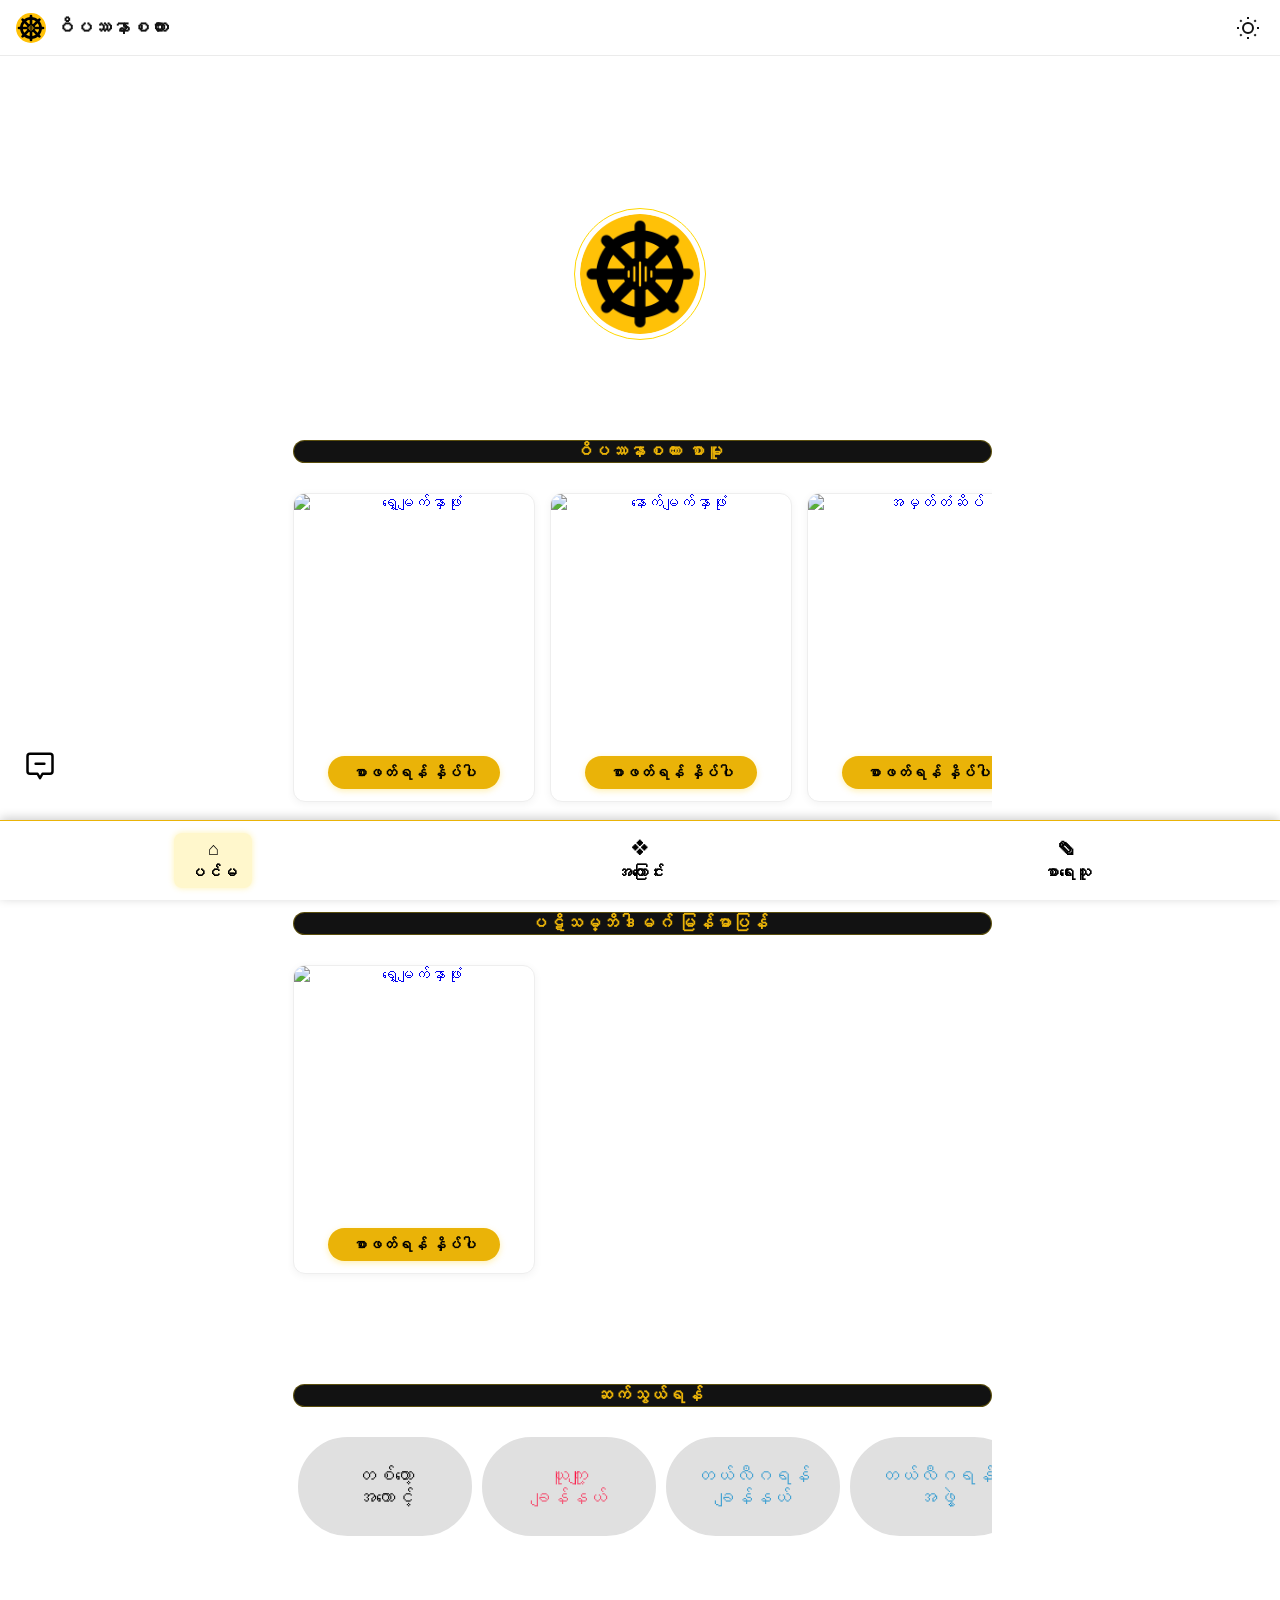
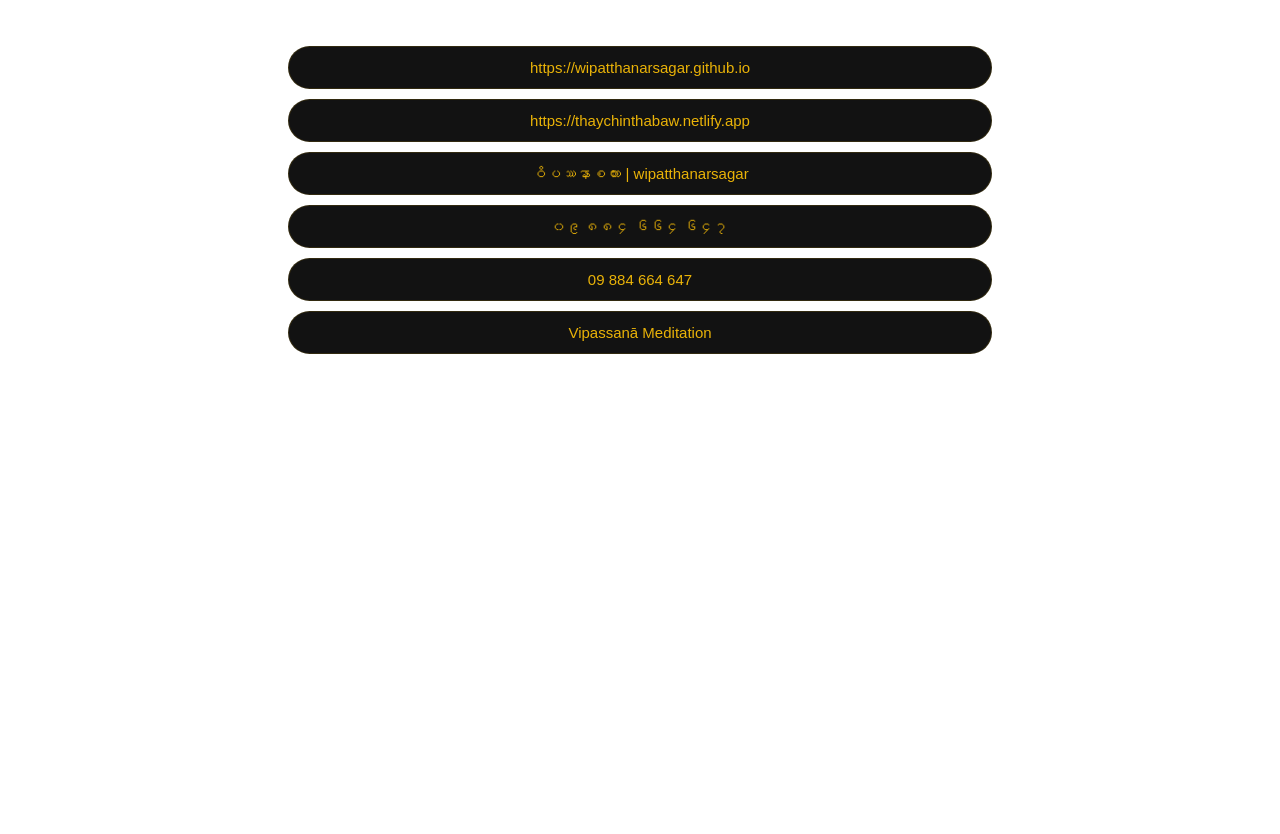
==== index.html @ 1a1cc662 "Update index.html" ====
<!DOCTYPE html>  

<html lang="my">    
<head>   
  
  <meta charset="UTF-8">    
  <meta name="viewport" content="width=device-width, initial-scale=1.0">    
  <title>ဝိပဿနာစကား | wipatthanarsagar</title>

  <meta name="description" content="ဝိပဿနာစကား, wipatthanarsagar, ဝိပဿနာအခြေခံ, ဝိပဿနာတရားရှုမှတ်ခြင်း | Vipassanā Meditation">
  <meta name="keywords" content="ဝိပဿနာစကား, wipatthanarsagar, ဝိပဿနာအခြေခံ, ဝိပဿနာ, ဝိပဿနာတရားရှုမှတ်နည်း, ဝိပဿနာတရားရှုမှတ်နည်းစာအုပ်, တရားရှုမှတ်, online တရားစခန်း, online တရား, တရားတော်များ, ဗုဒ္ဓဘာသာ, dhamma, ဝိပဿနာ, vipassanā, တရား, ဓမ္မ, ဗုဒ္ဓ, ဗုဒ္ဓဘာသာ, တရားထိုင်, နိဗ္ဗာန်, ဒုက္ခသစ္စာ, သမုဒယသစ္စာ, နိရောဓသစ္စာ, မဂ္ဂသစ္စာ, အနိစ္စ, ဒုက္ခ, အနတ္တ, သတိ, ပဋိသမ္ဘိဒါ, patisambidar, mindfulness, buddhist, buddha, buddhism, research, practice, meditation, nirvana, anicca, dukkha, anattā, myanmar, myanmar country">

<meta property="og:title" content="ဝိပဿနာစကား">
<meta property="og:url" content="https://wipatthanarsagar.github.io/">
<meta property="og:description" content="ဝိပဿနာ လေ့လာမှုနှင့် တရားတော်များ စုစည်းမှု">
<meta property="og:type" content="website">

  <link rel="stylesheet" type="text/css" href="style.css">    
  <link rel="stylesheet" href="darkmode.css">    
<link
rel="manifest"
href="manifest.json"
>
<link rel="apple-touch-icon" href="https://wipatthanarsagar.github.io/wipatthanarsagarlogo1.webp">

<link rel="canonical" href="https://wipatthanarsagar.github.io/">

  
  <script defer src="darkmode.js"></script>   
  <link rel="icon" type="image/webp" href="https://wipatthanarsagar.github.io/wipatthanarsagarlogo1.webp">
  <link rel="apple-touch-icon" href="https://wipatthanarsagar.github.io/wipatthanarsagarlogo1.webp">
  <link rel="shortcut icon" sizes="192x192" href="https://wipatthanarsagar.github.io/wipatthanarsagarlogo1.webp">
  <link rel="shortcut icon" sizes="512x512" href="https://wipatthanarsagar.github.io/wipatthanarsagarlogo1.webp">
  <meta property="og:image" content="https://wipatthanarsagar.github.io/wipatthanarsagarlogo1.webp">

</head>    
<body>

  <!-- Top App Bar (Binance / Telegram Style) -->
<header class="top-bar">
  <div class="top-bar-left">
    <!-- Binance/Telegram လိုဂို သို့မဟုတ် စာသားထည့်ရန် -->
    <div class="brand-logo">
      <img class="logo-icon" type="image" src="8rule.svg" alt="logo.svg"> <!-- သို့မဟုတ် <img src="logo.png"> -->
      <span class="brand-title">ဝိပဿနာစကား</span>
    </div>
  </div>

  <div class="top-bar-right">
    <!-- Darkmode Toggle ခလုတ်တစ်ခုတည်းသာ ထားရှိခြင်း -->
    <button id="modeToggle"></button>
  </div>
</header>

  <main style="margin-top: 120px; margin-bottom: 400px;">
    <div class="avatar-container">
    <img src="https://wipatthanarsagar.github.io/wipatthanarsagarlogo1.webp" alt="Logo" class="avatar">
</div>

    <div>
    <h2 class="section-title"> ဝိပဿနာစကား စာမူ </h2>
    
    <div class="gallery-list">
        
        <a href="paper.html" class="gallery-item">
            <img src="https://wipatthanarsagar.github.io/bookphoto1.webp" alt="ရှေ့မျက်နှာဖုံး">
            <div class="text"> စာဖတ်ရန် နှိပ်ပါ </div>
        </a>

        <a href="paper.html" class="gallery-item">
            <img src="https://wipatthanarsagar.github.io/bookphoto2.webp" alt="နောက်မျက်နှာဖုံး">
            <div class="text"> စာဖတ်ရန် နှိပ်ပါ </div>
        </a>

        <a href="paper.html" class="gallery-item">
            <img src="https://wipatthanarsagar.github.io/bookphoto3.webp" alt="အမှတ်တံဆိပ်">
            <div class="text"> စာဖတ်ရန် နှိပ်ပါ </div>
        </a>

    </div>
</div>

<div>
    <h2 class="section-title"> ပဋိသမ္ဘိဒါမဂ် မြန်မာပြန် </h2>
    
    <div class="gallery-list">
        
        <a href="pati.html" class="gallery-item">
            <img src="https://wipatthanarsagar.github.io/patibook1.webp" alt="ရှေ့မျက်နှာဖုံး">
            <div class="text"> စာဖတ်ရန် နှိပ်ပါ </div>
        </a>
    </div>
</div>
    
   
<div>
    <h2 class="section-title"> ဆက်သွယ်ရန် </h2>
<div class="scroll-wrapper">

<a href="https://www.tiktok.com/@thaychinthabaw?_r=1&_t=ZS-92xkGhsE0IR" target="_blank" class="app-link tiktok-text">
       တစ်တော့ <br> အကောင့်
    </a>

    <a href="https://youtube.com/@thaychinthabaw?si=3O4XKRvwc4HQ6bDr" target="_blank" class="app-link youtube-text">
       ယူကျူ့ <br> ချန်နယ်
    </a>
  
  
    <a href="https://t.me/wipatthanarsagar" target="_blank" class="app-link">
       တယ်လီဂရန် <br> ချန်နယ်    
    </a>

    <a href="https://t.me/thaychinthabawcommunity" target="_blank" class="app-link">       
        တယ်လီဂရန် <br> အဖွဲ့
    </a>

    <a href="https://t.me/PhyoKyawHtat" target="_blank" class="app-link">
       တယ်လီဂရန် <br> အကောင့်
    </a>

    <a href="https://invite.viber.com/?g2=AQA7PqGPA548LlTqfmPfwzlOOhgOMTw%2BE76FfEJOz7%2B4BS%2Bj%2F9B4OtYtk0mIDYok" target="_blank" class="app-link viber-text">
      ဘိုက်ဘာ <br> ချန်နယ်
    </a>

    <a href="https://invite.viber.com/?g2=AQApd3XSF9rL8lUBCh1acjSKoxJ7R3gBPle%2FU8E6RNfLO0Wj99LapV7dVI3nOnwt" target="_blank" class="app-link viber-text">
       ဘိုက်ဘာ <br> အဖွဲ့
    </a>

    <a href="https://www.facebook.com/share/1GGdiTWtre/" target="_blank" class="app-link facebook-text">
       ဖေ့ဘွတ် <br> ပေ့
    </a>

    <a href="https://www.facebook.com/share/16rVjC1mpj/" target="_blank" class="app-link facebook-text">
       ဖေ့ဘွတ် <br> အကောင့်
    </a>

    <a href="https://m.me/cm/AbbOK4454e5yeuna/?send_source=cm%3Acopy_invite_link" target="_blank" class="app-link facebook-text">
       မက်ဆင်ဂျာ <br> ချန်နယ်
    </a>
    </div></div>

    <div class="info-section">
    <p class="info-box">https://wipatthanarsagar.github.io</p>  
    <p class="info-box">https://thaychinthabaw.netlify.app</p>  
    <p class="info-box"> ဝိပဿနာစကား | wipatthanarsagar</p>  
    <p class="info-box">၀၉ ၈၈၄ ၆၆၄ ၆၄၇</p>    
    <p class="info-box">09 884 664 647</p>    
    <p class="info-box">Vipassanā Meditation</p>
</div>

  </main>

  <a href="https://tally.so/r/WORxyQ" target="_blank" class="fixed-message-btn" aria-label="Send Message">
    <svg viewBox="0 0 24 24" width="30" height="30" fill="none" stroke="currentColor" stroke-width="2" stroke-linecap="round" stroke-linejoin="round">
    <path d="M4 3h16a2 2 0 0 1 2 2v12a2 2 0 0 1-2 2h-6l-2 3.5L10 19H4a2 2 0 0 1-2-2V5a2 2 0 0 1 2-2z"></path>
    <line x1="8.5" y1="11" x2="15.5" y2="11"></line>
  </svg>
  </a>

  <nav class="bottom-nav">  
    <a href="index.html" class="active"><span class="icon">⌂</span><span class="text">ပင်မ</span></a>  
    <a href="about.html"><span class="icon">❖</span><span class="text">အကြောင်း</span></a>  
      <a href="portfolio.html"><span class="icon">✎</span><span class="text">စာရေးသူ</span></a>  
  </nav>

    
<script>
if ('serviceWorker' in navigator) {
window.addEventListener(
'load',
async () => {
try {
await navigator.serviceWorker.register(
'/service-worker.js'
);
console.log(
'Service Worker Registered'
);
} catch (error) {
console.error(
'Service Worker Failed:',
error
);
}
});
}
</script>

</body>      
</html>
---- style.css ----
Body {
  font-family: "Myanmar Text", sans-serif;
  background-color: #ffffff;
  color: #EAB308; /* စာအဝါ */
  margin: 0;
  padding: 0;
}

/* 📝 Main content */
main {
  padding: 5rem 0.5rem 5rem; /* bottom padding = 5rem, category bar အောက် မဖုံးအောင် */
  text-align: center;
}

/* 🌟 Active link style (soft gold) */
.bottom-nav a.active {
  background-color: rgba(255, 215, 0, 0.2); /* အဖျော့ အဝါ */
  box-shadow: 0 0 6px rgba(255, 215, 0, 0.3); /* အဖျော့ shadow */
  text-decoration: none;
}

/* 📚 Bottom Category Bar */
.bottom-nav {
  position: fixed;
  bottom: 0;
  left: 0;
  width: 100%;
  display: flex;
  justify-content: space-around;
  background-color: #222;
  padding: 0.8rem 0; 
  z-index: 5;
}

/* အပေါ်ဆုံးက လိုဂို ပုံအတွက် အစ */
/* Avatar အတွက် လိုအပ်သော CSS */
.avatar-container {
    width: 120px;
    height: 120px;
    margin: 1rem auto;
    border-radius: 50%;
    border: 1px solid #FFD700;
    padding: 5px;
    display: flex;
    justify-content: center;
    align-items: center;
}

.avatar {
    width: 100%;
    height: 100%;
    border-radius: 50%;
    object-fit: cover;
    display: block;
}
/* အပေါ်ဆုံးက လိုဂို ပုံအတွက် အဆုံး */

.bottom-nav a {
  display: flex;            /* vertical layout */
  flex-direction: column;   /* emoji အပေါ်၊ စာ အောက် */
  align-items: center;
  color: #EAB308;
  text-decoration: none;
  font-weight: bold;
  padding: 4px 6px;
  border-radius: 6px;
  transition: background-color 0.3s ease; font-size: 16px;
}
.bottom-nav a:hover { background-color: rgba(255, 215, 0, 0.1); }

.bottom-nav a .icon {
  font-size: 18px;       /* emoji အရွယ်အစား */
  margin-bottom: 4px;    /* emoji နဲ့ စာကြား အကွာအဝေး */
}

/* --- Binance / Telegram Style Top Header Bar --- */
.top-bar {
  position: fixed;
  top: 0;
  left: 0;
  width: 100%;
  height: 56px; /* App Bar Standard Height */
  display: flex;
  justify-content: space-between;
  align-items: center;
  padding: 0 1rem;
  box-sizing: border-box;
  z-index: 9999;
  
  /* Light Mode အခြေခံ အရောင်များ */
  background-color: #ffffff;
  border-bottom: 1px solid rgba(0, 0, 0, 0.08);
  transition: background-color 0.3s ease, border-color 0.3s ease;
}

/* ဘယ်ဘက် Logo နှင့် စာသား အပြင်အဆင် */
.top-bar-left .brand-logo {
  display: flex;
  align-items: center;
  gap: 8px;
}

.brand-title {
  font-size: 1.2rem;
  font-weight: 700;
  color: #121212;
  transition: color 0.3s ease;
}

.logo-icon {
  width: 30px;
  height: 30px;
  display: flex;
  align-items: center;
}

/* ညာဘက် ခလုတ်ထည့်ရန် Container */
.top-bar-right {
  display: flex;
  align-items: center;
  justify-content: center;
}

/* --- Dark Mode ရောက်ပါက Header Bar အရောင်ပြောင်းလဲခြင်း --- */
body.dark-mode .top-bar {
  background-color: #121212;
  border-bottom: 1px solid rgba(255, 255, 255, 0.1);
}

body.dark-mode .brand-title {
  color: #ffffff; /* Dark mode တွင် အဝါရောင် စာသား */
}

/* --- Reading Mode အရောင်ပြောင်းလဲခြင်း --- */
body.reading-mode .top-bar {
  background-color: #f4ecd8;
  border-bottom: 1px solid rgba(67, 52, 34, 0.15);
}

body.reading-mode .brand-title {
  color: #5b4636;
}

/* --- Main Content အပေါ်သို့ မရောက်စေရန် Padding ထည့်ခြင်း --- */
main {
  padding-top: 4.5rem !important; /* Top Bar Height (56px) ထက် အနည်းငယ် ပိုပေးထားခြင်း */
}

/* ဘယ်ဘက်ထောင့်စွန်း ပုံသေ စာပို့ရန် SVG Message ခလုတ် */
.fixed-message-btn {
  position: fixed;
  bottom: 110px;
  left: 15px;
  width: 50px;
  height: 50px;
  color: #000000;
  display: flex;
  align-items: center;
  justify-content: center;
  z-index: 1000;
  text-decoration: none;
}

.fixed-message-btn:hover {
  transform: scale(1.08);
}

body.dark-mode .fixed-message-btn {
  color: #ffffff;
  fill: #ffffff;
}

body.reading-mode .fixed-message-btn {
  color: #5b4636;
  fill: #5b4636;
}


/* စာသားကို Select လုပ်လိုက်တဲ့အခါ ပေါ်မယ့်အရောင် */
::selection {
    background-color: #ffcc00 !important; /* အရှင်ဘုရား ကြိုက်နှစ်သက်သော အဝါရောင် */
    color: #000000 !important;           /* စာလုံးအရောင်ကို အမည်းရောင်ပြောင်းခြင်း */
}

/* Safari browser အတွက်ပါ ထည့်သွင်းခြင်း */
::-moz-selection {
    background-color: #ffcc00 !important;
    color: #000000 !important;
}

/* --- ဓာတ်ပုံဘေးဆွဲ CSS အစ --- */

/* ၂။ ခေါင်းစဉ် အလှပြင်ဆင်ခြင်း */
.section-title {
    font-size: 1.1rem;
    margin: 60px 0 10px 5px;
    padding-left: 12px;
    background-color:#121212; 
    border-radius:20px;
    border: 1px solid rgba(255, 215, 0, 0.3); 
    margin-top: 100px;
    color: #EAB308;
    text-align: center;
}

/* အောက်ဆုံးကြေညာစာအတွက် အစ */
/* 🏢 အချက်အလက်များစုစည်းမှု အပြင်ဘက်ဘောင် */
.info-section {
    margin-top: 100px;
    padding: 0; /* ဘေး Padding ဖျောက်လိုက်မှ ဘေးအပြည့်ကပ်မှာပါ */
    display: flex;
    flex-direction: column;
    gap: 10px; 
    align-items: center; 
    width: 100%; /* ဘောင်တစ်ခုလုံး ၁၀၀% အကျယ်ယူရန် */
}

/* 📦 အချက်အလက်ပြ ကွက်လပ်တစ်ခုချင်းစီ (1000017054.jpg ပုံစံအတိုင်း) */
.info-box {
    background-color: #121212; 
    color: #EAB308;            
    padding: 12px 20px;        
    border-radius: 50px; /* ထောင့်ကို အနည်းငယ်ပဲ ဝိုင်းရန် */
    font-size: 15px;           
    font-weight: 500;          
    width: 100%; /* ဖုန်းမှာရော Desktop မှာပါ ဘေးအပြည့် ဆန့်ထွက်ရန် */
    max-width: 100%; /* အကျယ်ကို ကန့်သတ်မထားဘဲ အပြည့်ပေးလိုက်ခြင်း */
    text-align: center;        
    margin: 0;                 
    box-sizing: border-box; 
    border: 1px solid rgba(234, 179, 8, 0.15); 
}

/* 🖥️ Desktop ပေါ်တွင် ဝဘ်ဆိုက်တစ်ခုလုံး 720px အတိုင်း တသမတ်တည်းဖြစ်အောင် ထိန်းညှိခြင်း */
@media (min-width: 768px) {
    
    /* ၁။ အောက်ခြေ အချက်အလက်ပြကွက်များကိုပါ 720px သို့ ညှိခြင်း */
    .info-section {
        max-width: 720px;
        margin-left: auto;
        margin-right: auto;
    }

    /* ၂။ ပင်မ Content တစ်ခုလုံးကို 720px အကျယ်ဖြင့် ထိန်းခြင်း */
    main {
        max-width: 720px;       /* ကွန်ပျူတာပေါ်တွင် 720px ထက် ပိုမကားရန် */
        margin-left: auto;      /* ဘယ်ဘက် ဘေးအနား ကွက်လပ် ချန်ရန် */
        margin-right: auto;     /* ညာဘက် ဘေးအနား ကွက်လပ် ချန်ရန် */
        box-sizing: border-box; /* padding ကြောင့် ဘောင်ကျော်မထွက်စေရန် */
    }
}

/* အောက်ဆုံးကြေညာစာအတွက် အဆုံး */

/* ၃။ ပုံများကို ဘေးတိုက် Scroll ဆွဲနိုင်အောင် လုပ်ဆောင်ခြင်း (Container) */
.gallery-list {
    display: flex;             /* ပုံများကို ဘေးချင်းကပ်စီရန် */
    overflow-x: auto;          /* ပိုနေသောပုံများကို ဘေးသို့ဆွဲကြည့်ရန် */
    gap: 15px;                 /* ပုံတစ်ပုံနှင့်တစ်ပုံကြား အကွာအဝေး */
    padding: 10px 5px;
    scroll-behavior: smooth;   /* ဆွဲလိုက်ရင် ချောမွေ့စွာသွားရန် */
    margin-top: 20px;          /* အပေါ်က ပုံနဲ့ အကွာအဝေး */
    scrollbar-width: none;     /* Firefox အတွက် */
    -ms-overflow-style: none;  /* IE အတွက် */
    -webkit-overflow-scrolling: touch; /* iPhone မှာ ဆွဲရတာ ချောမွေ့စေရန် */
}

/* Chrome နှင့် Safari ဘောက်ဇာများအတွက် Scroll bar ဖျောက်ရန် */
.gallery-list::-webkit-scrollbar {
    display: none;
}

/* ၄။ ဓာတ်ပုံကတ် တစ်ခုချင်းစီ၏ အရွယ်အစားနှင့် အလှအပ (Link ပါဝင်သည်) */
.gallery-item {
    flex: 0 0 240px;           /* ပုံတစ်ပုံ၏ အကျယ်ကို ၂၄၀ pixel အသေထားရန် */
    background: #ffffff;
    border-radius: 12px;       /* ထောင့်များကို ဝိုင်းရန် */
    overflow: hidden;          /* ပုံများ ဘောင်အပြင်မထွက်ရန် */
    border: 1px solid #eee;
    box-shadow: 0 2px 8px rgba(0,0,0,0.05);
    text-decoration: none; 
    display: flex;
    flex-direction: column;
    transition: 0.3s;
}
.gallery-item:hover { transform: translateY(-5px); box-shadow: 0 5px 15px rgba(0,0,0,0.1); }

/* ၅။ ဓာတ်ပုံများ ဖုန်း Screen ပေါ်တွင် အံကိုက်ဖြစ်အောင် ထိန်းခြင်း */
.gallery-item img {
    width: 100%;               /* ကတ်အကျယ်အတိုင်း ဖြန့်ရန် */
    height: 250px;             /* အမြင့်ကို ၂၅၀ သို့ တိုးထားပါ */
    object-fit: cover;         /* ပုံစံမပျက်ဘဲ အကွက်ထဲ အပြည့်ဖြည့်ရန် */
    object-position: top;      /* အပေါ်ပိုင်း (ဦးခေါင်းပိုင်း) ကို အဓိကပြရန် */
    display: block;
}

/* ၆။ ပုံအောက်မှ စာသားအား ခလုတ်ဒီဇိုင်း ပြောင်းလဲခြင်း */
.gallery-item .text {
    margin: 12px auto;         /* အပေါ်အောက် အကွာအဝေးထားပြီး ခလုတ်ကို အလယ်ဗဟိုပို့ရန် */
    padding: 8px 24px;         /* စာသားဘေးပတ်ပတ်လည် Background အကျယ် (Padding) */
    font-size: 15px;           /* စာလုံးဆိုဒ် နည်းနည်းကြီးလိုက်ခြင်း */
    font-weight: bold;         /* စာလုံးကို အထူ (Bold) လုပ်ခြင်း */
    text-align: center;
    color: #000000;            /* စာလုံးအရောင်ကို အဖြူရောင်ပြောင်းခြင်း */
    background-color: #EAB308; /* စာသားနောက်ခံ */
    border-radius: 50px;       /* ခလုတ်ထောင့်လေးတွေကို ဝိုင်းဝိုင်းလေး ဖြစ်စေရန် */
    display: inline-block;     /* စာသားအကျယ်အတိုင်းပဲ နောက်ခံအရောင်ယူရန် */
    box-shadow: 0 2px 6px rgba(255, 204, 0, 0.3); /* ခလုတ်လေး ကြွနေသတ်ပုံစံ Shadow ထည့်ခြင်း */
    transition: background-color 0.2s ease;
}
.gallery-item:hover .text { background-color: #d4a017; }

/* --- ဓာတ်ပုံဘေးဆွဲ CSS အဆုံး --- */

/* --- ခလုပ်ဘေးဆွဲ style.css အစ --- */
/* ၁။ ခလုတ်များအားလုံးကို အုပ်ထားသော အပြင်ဘက်ဘောင် (Container) */
.scroll-wrapper {
    display: flex;                   /* ခလုတ်များကို ဘေးတိုက်စီရန် */
    overflow-x: auto;                /* ဘေးတိုက် Scroll ဆွဲနိုင်ရန် */
    white-space: nowrap;             /* ခလုတ်များ အောက်ကြောင်းမဆင်းစေရန် */
    gap: 10px;                       /* ခလုတ်တစ်ခုချင်းစီကြား အကွာအဝေး */
    padding: 10px;                   /* ဘေးပတ်လည် အကွာအဝေး */
    -webkit-overflow-scrolling: touch; /* ဖုန်းတွင် ချောမွေ့စွာ Scroll ဆွဲနိုင်ရန် */
    margin-top: 20px; 
}

/* ၂။ ခလုတ်တစ်ခုချင်းစီ၏ ပုံစံ (Button Style) */
.app-link {
    display: flex;                   /* စာသားကို အလယ်ဗဟို ပို့ရန် */
    align-items: center;             /* စာသားကို အထက်/အောက် ဗဟိုညှိရန် */
    justify-content: center;         /* စာသားကို ဘယ်/ညာ ဗဟိုညှိရန် */
    text-align: center;              /* စာသားကို ဗဟိုချက်ထားရန် */
    width: 150px;                    /* အလျား ၁၅၀ */
    height: 75px;                    /* အနံ ၁၅၀ (စတုရန်းပုံစံ) */
    flex: 0 0 150px;                 /* Scroll ထဲတွင် အရွယ်အစား မပြောင်းလဲရန် */
    background-color: #E0E0E0;       /* နောက်ခံအရောင် */
    color: rgba(0, 136, 204, 0.7);   /* စာသားအရောင် */
    text-decoration: none;           /* လင့်ခ်မျဉ်းတားကို ဖျောက်ရန် */
    font-size: 1.2rem;               /* စာသားအရွယ်အစား */
    border-radius: 75px;             /* ထောင့်ဝိုင်းပုံစံ */
    border: 2px solid #E0E0E0;       /* အနားသတ်ဘောင် */
    white-space: normal;             /* စာသားရှည်လျှင် အောက်ကြောင်းဆင်းရန် */
    padding: 10px;                   /* ခလုတ်အတွင်း စာသားအကွာအဝေး */
    transition: 0.3s;
}
.app-link:hover { background-color: #d1d1d1; border-color: #d1d1d1; transform: scale(1.05); }

/* --- အရောင်အတွက် အပိုင်း အစ --- */
.viber-text {
  color:rgba(115, 96, 242, 0.6) !important;
}

.tiktok-text {
    color: #121212 !important;
}

.youtube-text {
    color:rgba(255, 0, 51, 0.6) !important;
}

.facebook-text {
    color:rgba(24, 119, 242, 0.6) !important;
}
/* --- အရောင်အတွက် အပိုင်း အဆုံး --- */

/* --- ခလုပ်ဘေးဆွဲ style.css အဆုံး --- */

/* နှိပ်လိုက်ရင် အဝါရောင် ပေါ်ရန် အစ */
* {
    -webkit-tap-highlight-color: rgba(255, 204, 0, 0.4) !important;
}

*:focus {
    outline: 2px solid #ffcc00 !important;
    outline-offset: 1px;
}

button:active, a:active {
    background-color: rgba(255, 204, 0, 0.2) !important;
}
/* နှိပ်လိုက်ရင် အဝါရောင် ပေါ်ရန် အဆုံး */
---- darkmode.css ----
/* --- darkmode.css အစ --- */

:root {
  /* White Mode (မူလလက်ရှိအရောင်) */
  --bg-color: #ffffff;
  --text-color:  #EAB308;
  --bottom-nav-bg: #ffffff;
  --nav-text: #000000;
  --accent-gold: #EAB308;
}

/* 📒 Reading Mode Class */
body.reading-mode {
  --bg-color: #f4ecd8; /* မျက်လုံးအေးစေမည့် ဝါညိုရောင် */
  --text-color: #5b4636; /* အညိုရင့်ရောင်စာသား */
  --bottom-nav-bg: #ede4d3;
  --nav-text: #5b4636; /*#8b4513;*/
}

/* 🌙 Dark Mode Class */
body.dark-mode {
  --bg-color: #000000;
  --text-color: #ffffff;
  --bottom-nav-bg: #111111;
  --nav-text: #ffffff;
}

/* တစ်ဆိုဒ်လုံး၏ နောက်ခံနှင့် စာသားအရောင်ကို Variable ဖြင့် ချိတ်ဆက်ခြင်း */
body {
  background-color: var(--bg-color);
  color: var(--text-color);
  transition: background-color 0.4s ease, color 0.4s ease;
  margin: 0;
}

/* Bottom Navigation Bar အပြင်အဆင် */
.bottom-nav {
  position: fixed;
  bottom: 0;
  left: 0;
  right: 0;
  background-color: var(--bottom-nav-bg);
  border-top: 1px solid var(--accent-gold);
  padding: 0.75rem 0;
  display: flex;
  justify-content: space-around;
  box-shadow: 0 -2px 10px rgba(0, 0, 0, 0.2);
  z-index: 1000;
}

.bottom-nav a {
  color: var(--nav-text);
  text-decoration: none;
  font-weight: bold;
  padding: 6px 15px;
  border-radius: 8px;
  transition: all 0.3s ease;
}

/* --- ခလုတ်နေရာ သတ်မှတ်ချက်များ --- */

/* ၁။ index.html အတွက် (ညာဘက်အပေါ်ထောင့်မှာ Fixed ထားခြင်း) */
/* ခလုတ်က main ထဲမှာဖြစ်ဖြစ်၊ body အောက်မှာ တိုက်ရိုက်ဖြစ်ဖြစ် ရှိနေရင် ဒီအတိုင်း ပေါ်ပါမယ် */

/* --- ခလုတ်နေရာ သတ်မှတ်ချက်များ --- */

#modeToggle {
  position: static;
  z-index: 9999;
  cursor: pointer;
  transition: transform 0.2s ease, color 0.3s ease;

  /* 🌟 နောက်ခံ၊ Border နှင့် အဝိုင်းပုံစံများကို ဖျောက်ခြင်း */
  display: inline-flex !important;
  align-items: center;
  justify-content: center;
  width: auto !important;            
  height: auto !important;           
  font-size: 20px !important;
  padding: 4px !important;
  background: transparent !important; /* နောက်ခံ ဖျောက်ခြင်း */
  border: none !important;            /* Border ဖျောက်ခြင်း */
  border-radius: 0 !important;
  box-shadow: none !important;
  color: #121212;                     /* ရိုးရိုး (Light Mode) တွင် Icon အမည်းရောင် */
}

/* 🌟 ခလုတ်ပေါ် Mouse တင်လျှင် Scale သာ အလုပ်လုပ်စေခြင်း */
#modeToggle:hover {
  background: transparent !important;
  transform: scale(1.1);
}


/* 🌙 Dark Mode ရောက်လျှင် Icon အရောင် အဖြူပြောင်းရန် */
body.dark-mode #modeToggle {
  color: #ffffff;
  fill: #ffffff; /* SVG Icon အသုံးပြုထားပါက အရောင်အဖြူပြောင်းရန် */
}

/* 📖 Reading Mode ရောက်လျှင် Icon အရောင် အမည်းပြောင်းရန် */
body.reading-mode #modeToggle {
  color: #5b4636;
  fill: #5b4636; /* SVG Icon အသုံးပြုထားပါက အရောင်အမည်းပြောင်းရန် */
}

/* --- paper.html အတွက် သီးသန့် Dark Mode စာသားအဖြူရောင် --- */

/* .content-area ပါတဲ့ စာမျက်နှာ (paper.html) ရဲ့ Dark Mode မှာသာ အလုပ်လုပ်ပါမယ် */
body.dark-mode .content-area, 
body.dark-mode .book-header h1,
body.dark-mode .book-header p {
  color: #ffffff !important; /* စာသားကို အဖြူရောင် ပြောင်းလဲခြင်း */
}

/* White Mode မှာ စာသားကို အမည်းရောင် ထားချင်ရင် ဒါကိုပါ ထည့်ပါ */
body:not(.dark-mode):not(.reading-mode) .content-area,
body:not(.dark-mode):not(.reading-mode) .book-header h1 {
  color: #000000 !important;
}




/* ၂။ paper.html အတွက်သာ သီးသန့် (အညိုရောင် ပြန်ပြောင်းခြင်း) */
/* .is-paper class ပါသည့် စာမျက်နှာများတွင်သာ အလုပ်လုပ်ပါမည် */
body.reading-mode.is-paper .content-area,
body.reading-mode.is-paper .book-header h1,
body.reading-mode.is-paper .book-header p {
  color: #5b4636 !important; /* အညိုရင့်ရောင် */
}

/* --- darkmode.css အဆုံး --- */
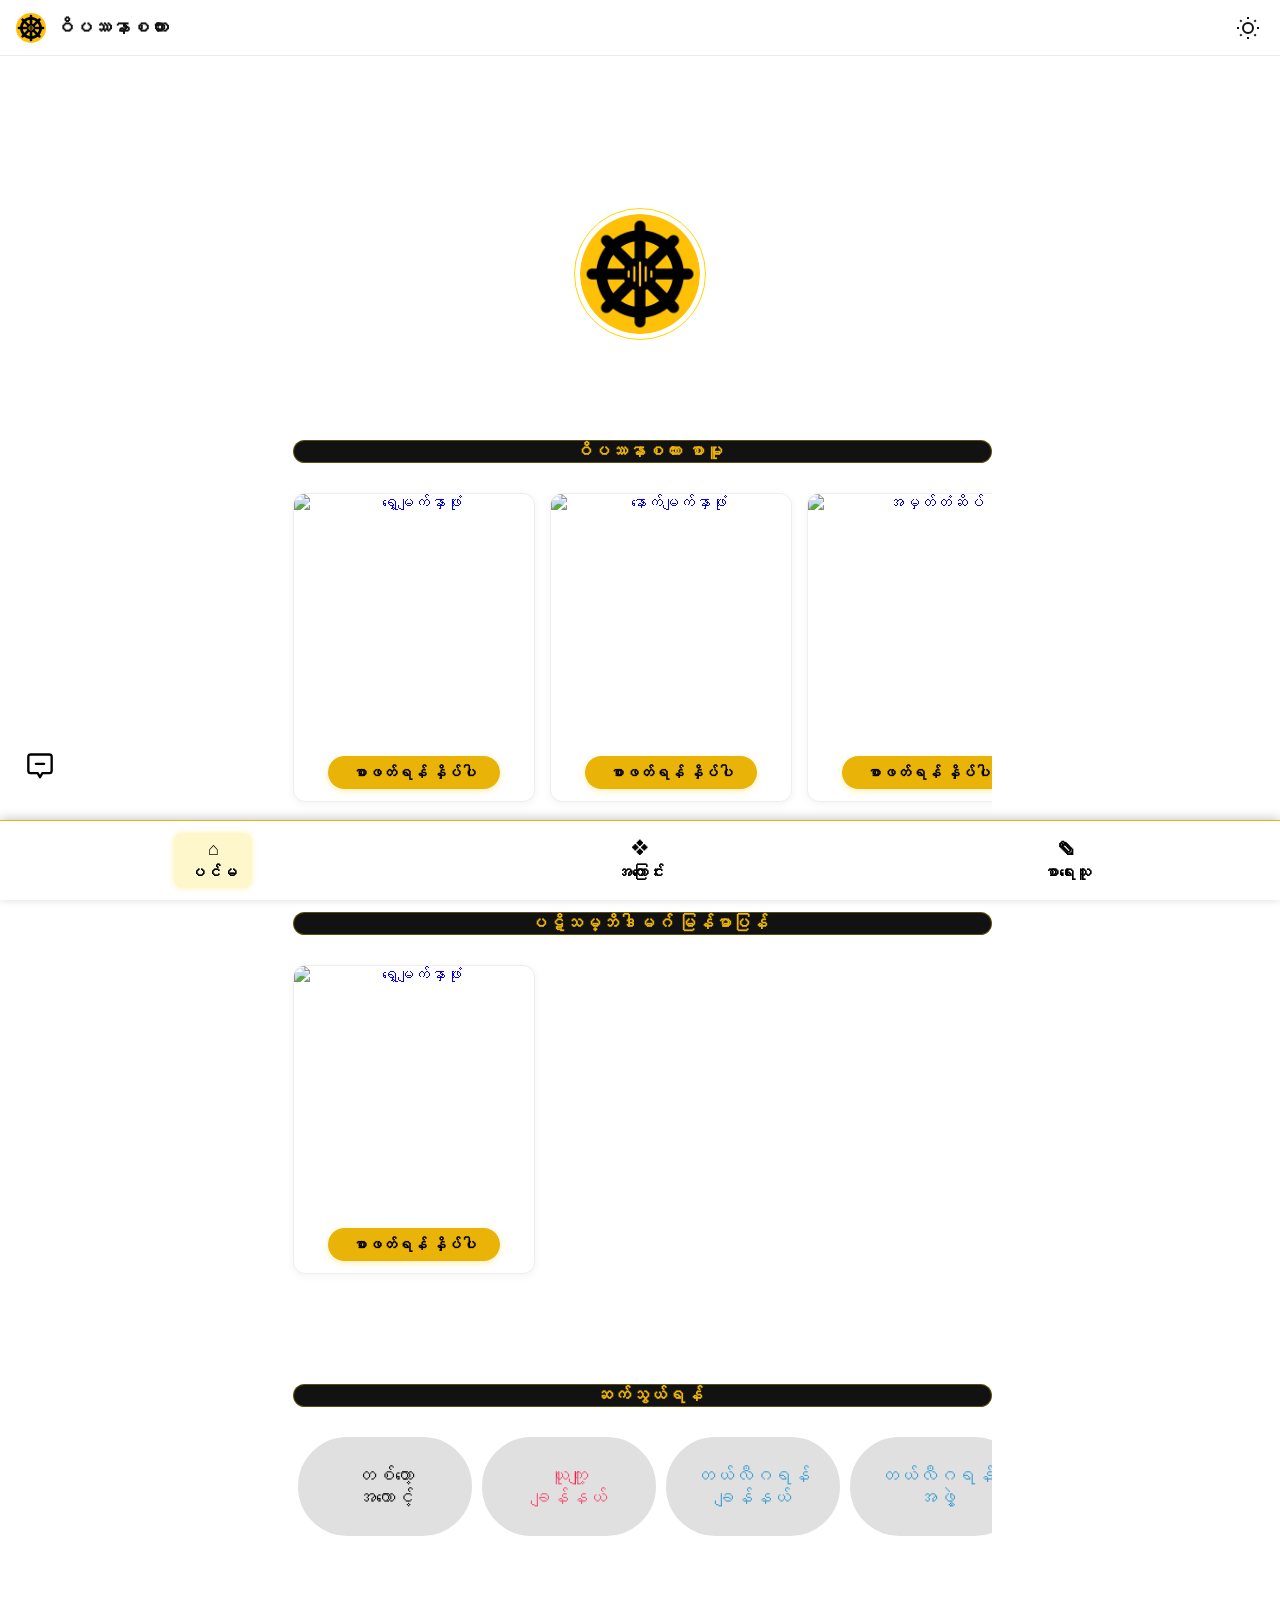
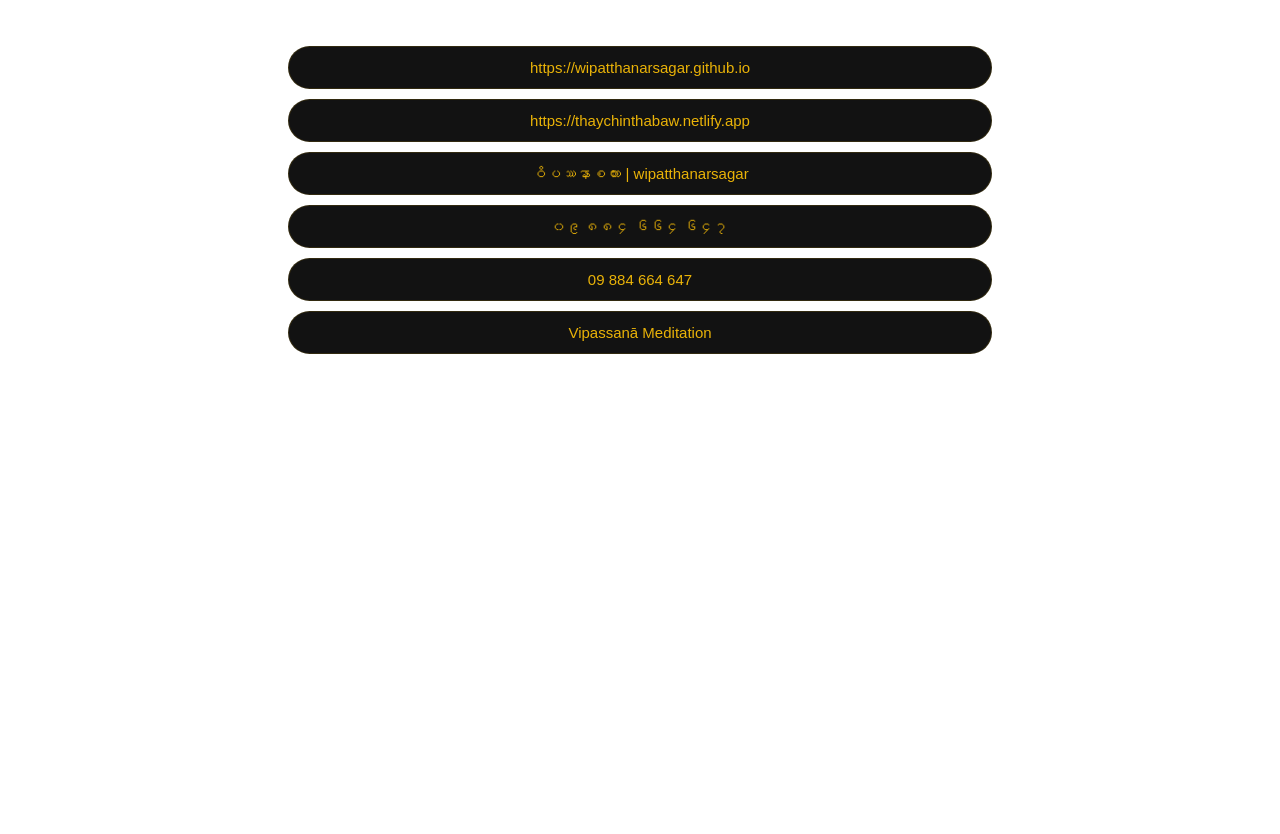
==== commit a554564d: "Update index.html" ====
--- a/index.html
+++ b/index.html
@@ -47,6 +47,13 @@
   </div>
 
   <div class="top-bar-right">
+    <!-- Darkmode Toggle ခလုတ်၏ ဘယ်ဘက်တွင် စာပို့ရန် ခလုတ်ကို ထားရှိခြင်း -->
+    <a href="https://tally.so/r/WORxyQ" target="_blank" class="fixed-message-btn" aria-label="Send Message">
+      <svg viewBox="0 0 24 24" width="28" height="28" fill="none" stroke="currentColor" stroke-width="2" stroke-linecap="round" stroke-linejoin="round">
+        <path d="M4 3h16a2 2 0 0 1 2 2v12a2 2 0 0 1-2 2h-6l-2 3.5L10 19H4a2 2 0 0 1-2-2V5a2 2 0 0 1 2-2z"></path>
+        <line x1="8.5" y1="11" x2="15.5" y2="11"></line>
+      </svg>
+    </a>
     <!-- Darkmode Toggle ခလုတ်တစ်ခုတည်းသာ ထားရှိခြင်း -->
     <button id="modeToggle"></button>
   </div>
@@ -150,13 +157,6 @@
 
   </main>
 
-  <a href="https://tally.so/r/WORxyQ" target="_blank" class="fixed-message-btn" aria-label="Send Message">
-    <svg viewBox="0 0 24 24" width="30" height="30" fill="none" stroke="currentColor" stroke-width="2" stroke-linecap="round" stroke-linejoin="round">
-    <path d="M4 3h16a2 2 0 0 1 2 2v12a2 2 0 0 1-2 2h-6l-2 3.5L10 19H4a2 2 0 0 1-2-2V5a2 2 0 0 1 2-2z"></path>
-    <line x1="8.5" y1="11" x2="15.5" y2="11"></line>
-  </svg>
-  </a>
-
   <nav class="bottom-nav">  
     <a href="index.html" class="active"><span class="icon">⌂</span><span class="text">ပင်မ</span></a>  
     <a href="about.html"><span class="icon">❖</span><span class="text">အကြောင်း</span></a>  
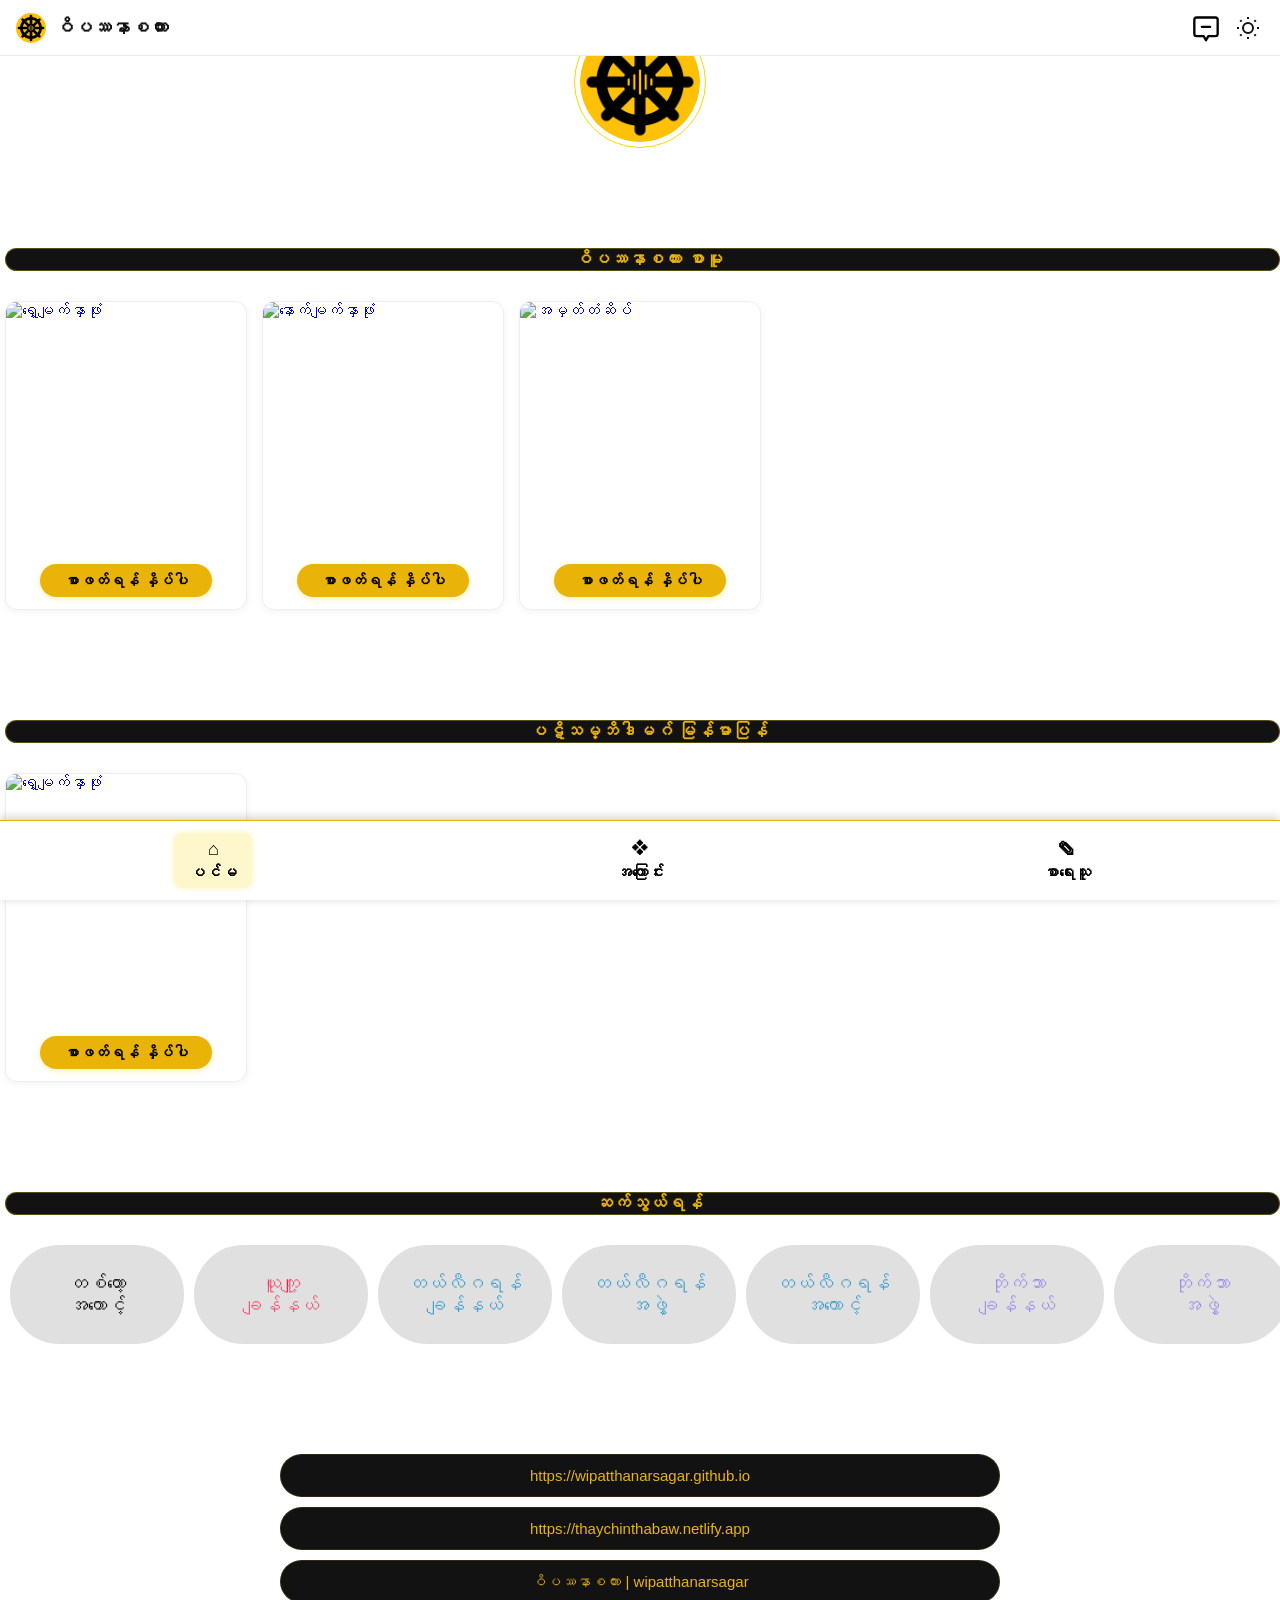
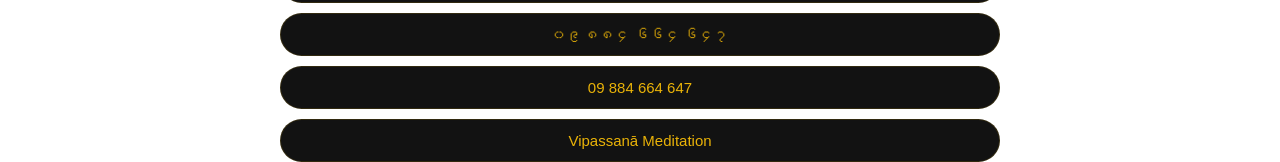
==== commit ee8d9633: "Update index.html" ====
--- a/index.html
+++ b/index.html
@@ -59,8 +59,7 @@
   </div>
 </header>
 
-  <main style="margin-top: 120px; margin-bottom: 400px;">
-    <div class="avatar-container">
+     <div class="avatar-container">
     <img src="https://wipatthanarsagar.github.io/wipatthanarsagarlogo1.webp" alt="Logo" class="avatar">
 </div>
 
--- a/style.css
+++ b/style.css
@@ -119,6 +119,7 @@
   display: flex;
   align-items: center;
   justify-content: center;
+  gap: 12px; /* ခလုတ် နှစ်ခုကြား အကွာအဝေး */
 }
 
 /* --- Dark Mode ရောက်ပါက Header Bar အရောင်ပြောင်းလဲခြင်း --- */
@@ -146,19 +147,14 @@
   padding-top: 4.5rem !important; /* Top Bar Height (56px) ထက် အနည်းငယ် ပိုပေးထားခြင်း */
 }
 
-/* ဘယ်ဘက်ထောင့်စွန်း ပုံသေ စာပို့ရန် SVG Message ခလုတ် */
+/* စာပို့ရန် SVG Message ခလုတ် (Top Bar ညာဘက် ထည့်သွင်းထားသည်) */
 .fixed-message-btn {
-  position: fixed;
-  bottom: 110px;
-  left: 15px;
-  width: 50px;
-  height: 50px;
   color: #000000;
   display: flex;
   align-items: center;
   justify-content: center;
-  z-index: 1000;
   text-decoration: none;
+  transition: transform 0.2s ease;
 }
 
 .fixed-message-btn:hover {
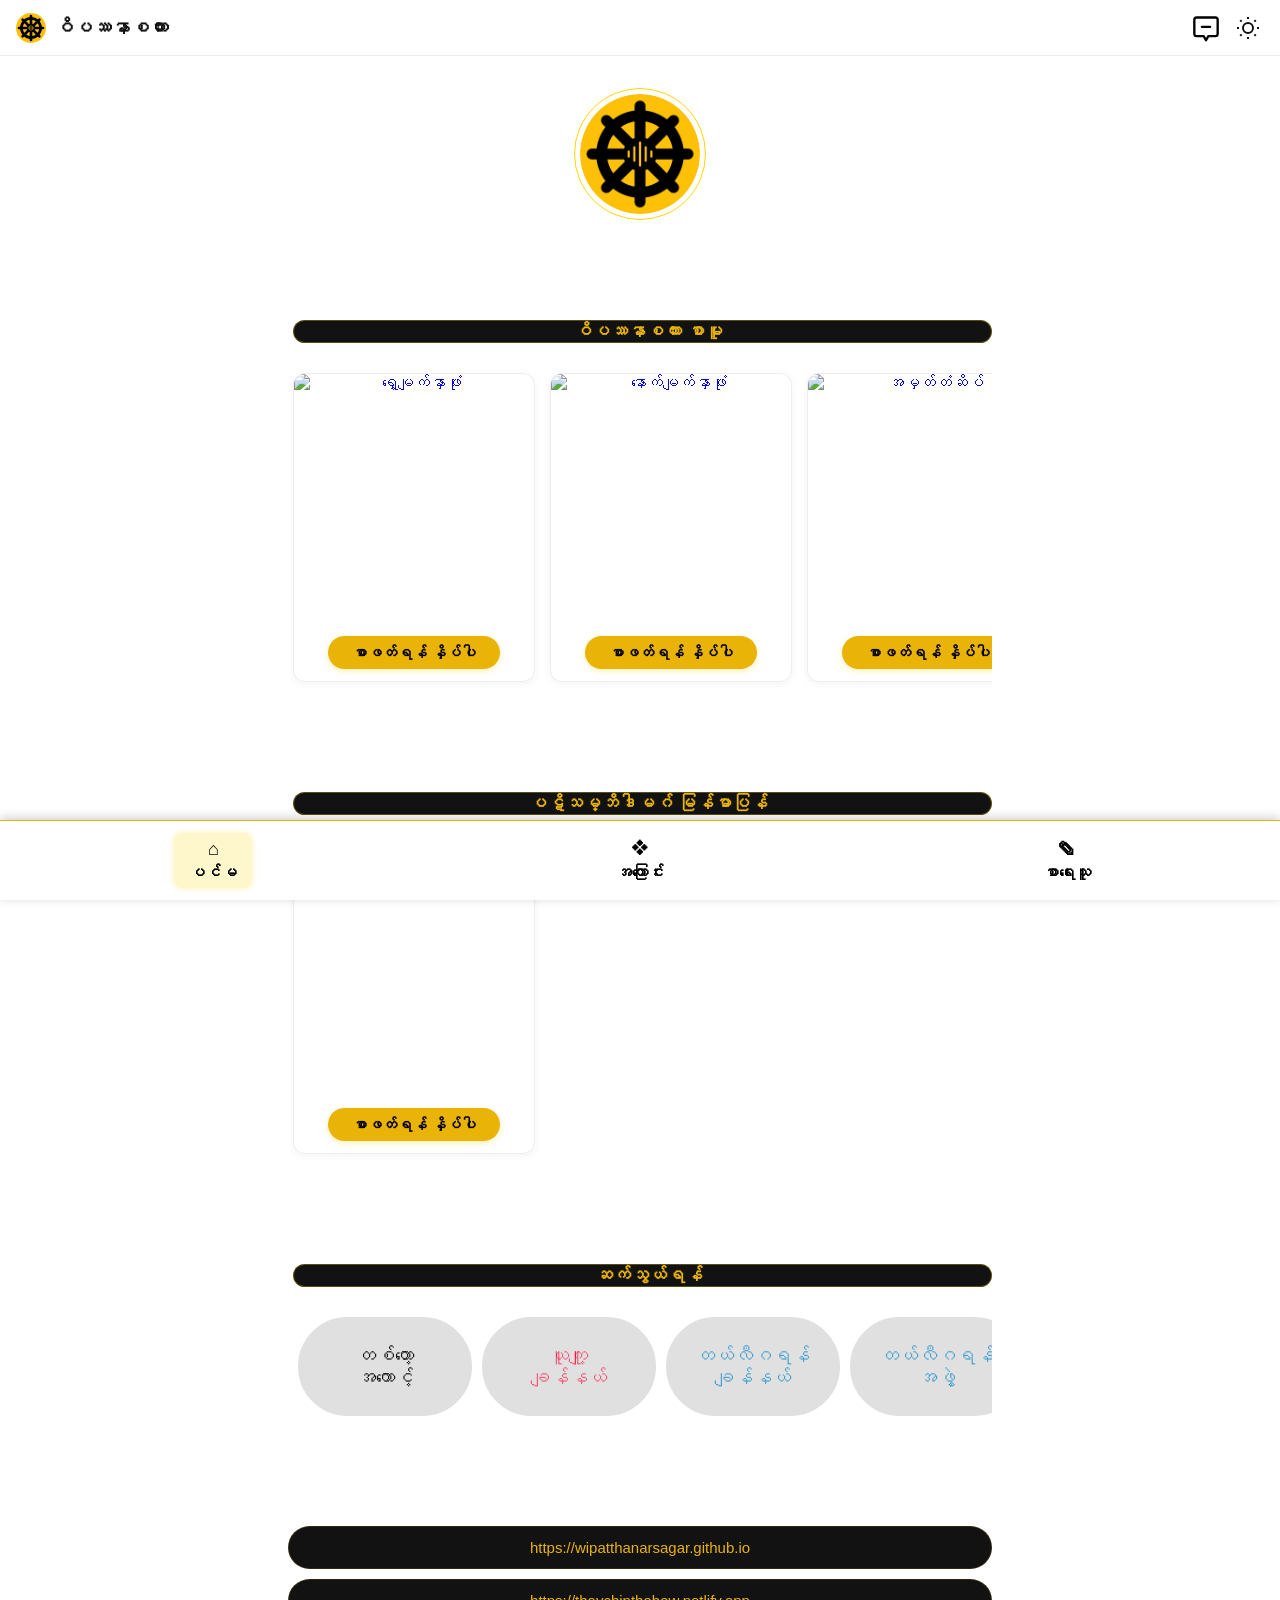
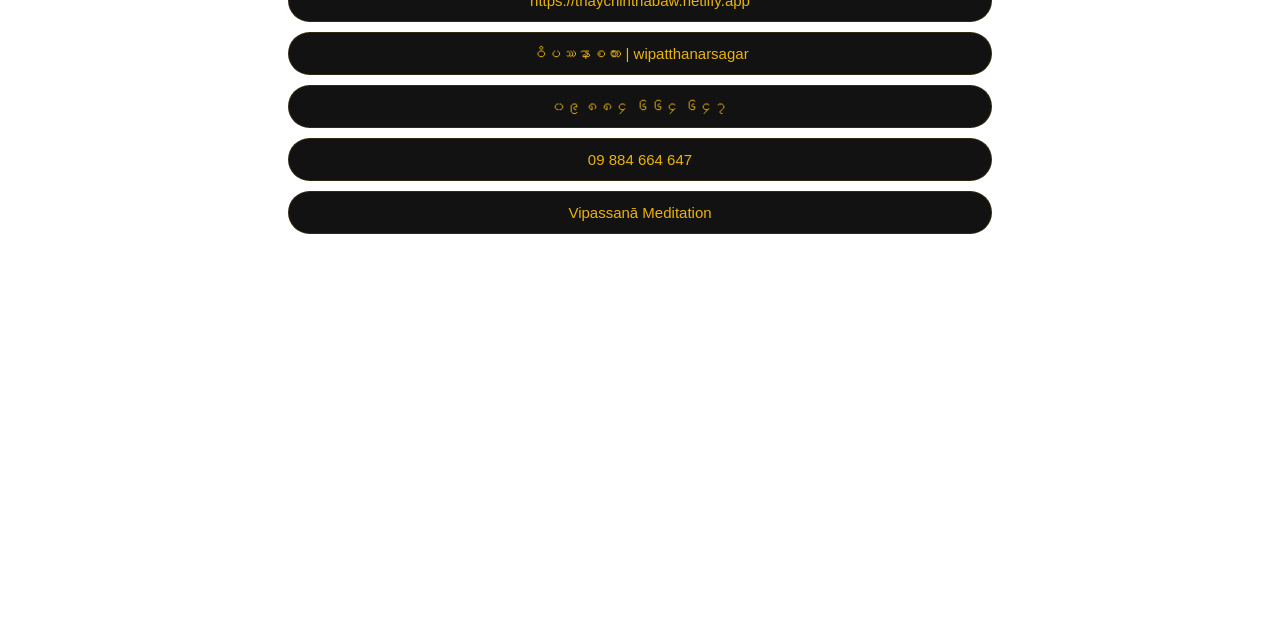
==== commit 53fa8d98: "Update index.html" ====
--- a/index.html
+++ b/index.html
@@ -58,6 +58,8 @@
     <button id="modeToggle"></button>
   </div>
 </header>
+
+<main>
 
      <div class="avatar-container">
     <img src="https://wipatthanarsagar.github.io/wipatthanarsagarlogo1.webp" alt="Logo" class="avatar">
--- a/style.css
+++ b/style.css
@@ -8,7 +8,10 @@
 
 /* 📝 Main content */
 main {
-  padding: 5rem 0.5rem 5rem; /* bottom padding = 5rem, category bar အောက် မဖုံးအောင် */
+  padding-top: 56px; /* Top Bar အမြင့် 56px အတိုင်း ကွက်တိနေရာယူရန် */
+  padding-bottom: 400px;
+  padding-left: 0.5rem;
+  padding-right: 0.5rem;
   text-align: center;
 }
 
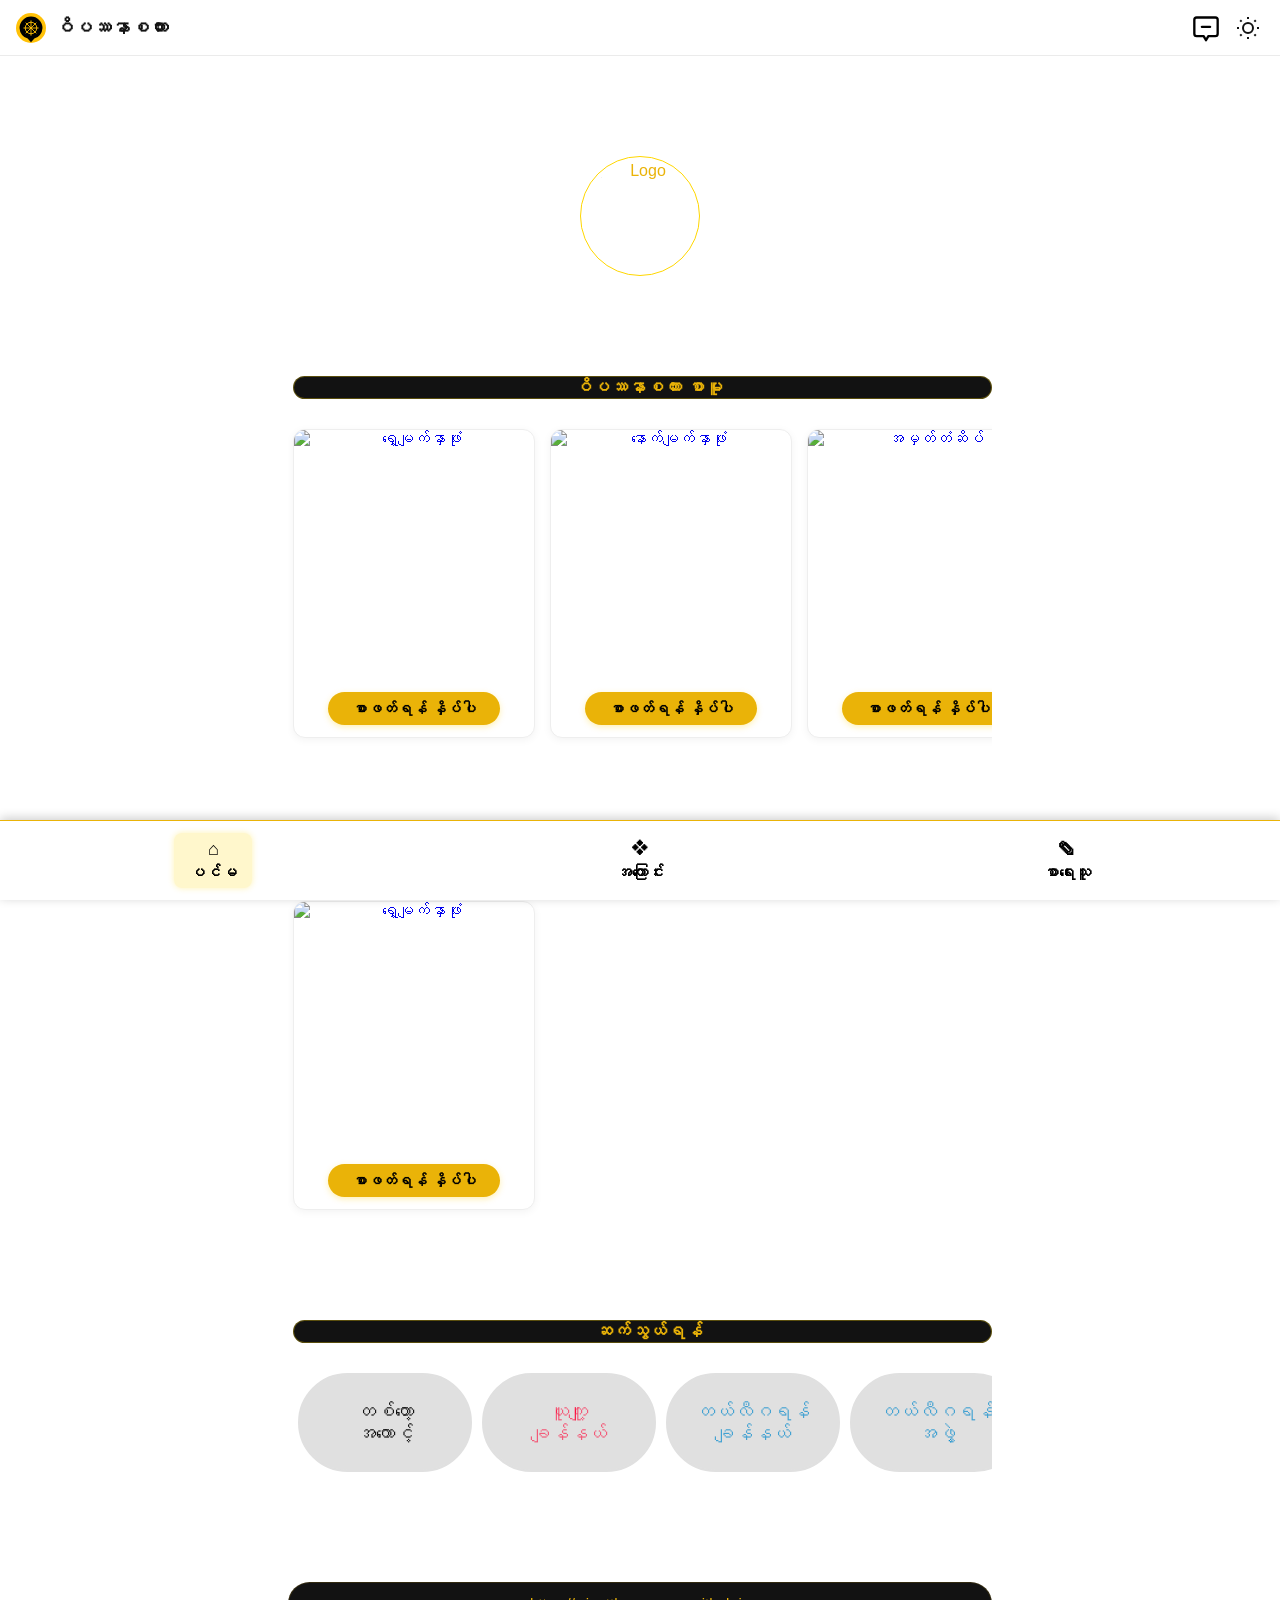
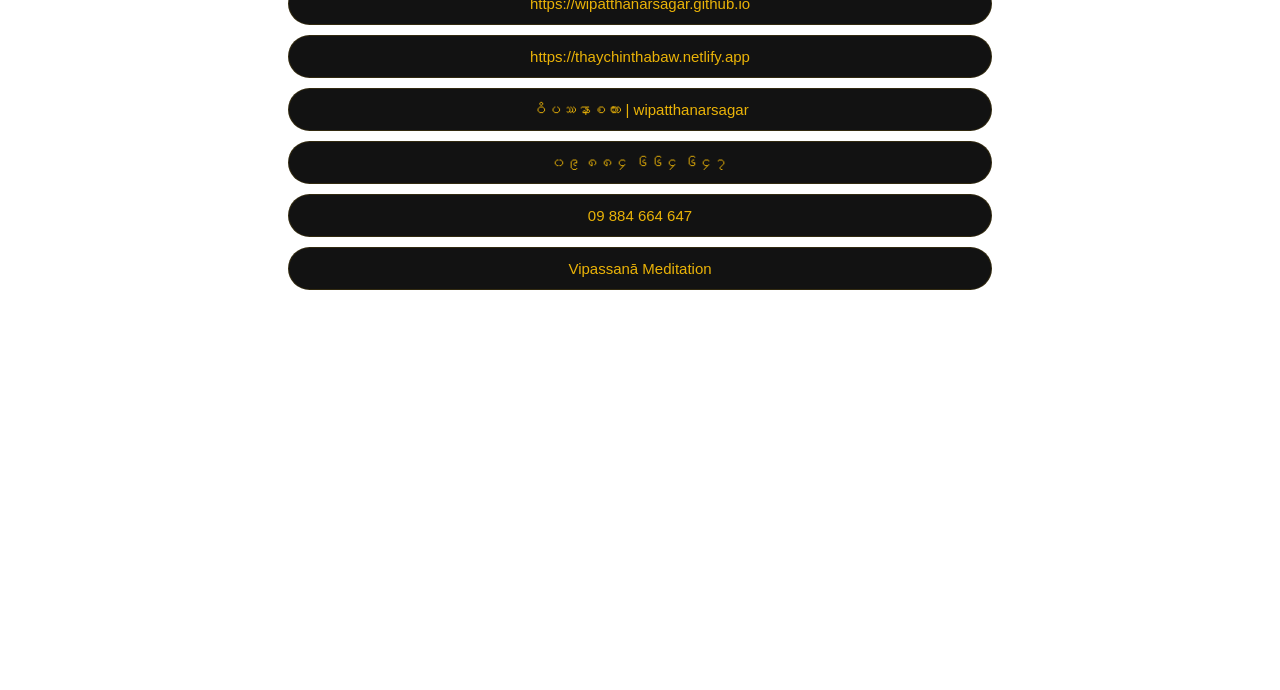
==== commit 2b0c3f33: "Update index.html" ====
--- a/index.html
+++ b/index.html
@@ -5,6 +5,9 @@
   
   <meta charset="UTF-8">    
   <meta name="viewport" content="width=device-width, initial-scale=1.0">    
+   <!-- Mobile Status Bar အရောင် ထိန်းချုပ်ရန် Meta Tag -->
+  <meta name="theme-color" content="#ffffff">
+
   <title>ဝိပဿနာစကား | wipatthanarsagar</title>
 
   <meta name="description" content="ဝိပဿနာစကား, wipatthanarsagar, ဝိပဿနာအခြေခံ, ဝိပဿနာတရားရှုမှတ်ခြင်း | Vipassanā Meditation">
--- a/style.css
+++ b/style.css
@@ -40,13 +40,14 @@
 .avatar-container {
     width: 120px;
     height: 120px;
-    margin: 1rem auto;
+    margin: 100px auto 0;
     border-radius: 50%;
     border: 1px solid #FFD700;
     padding: 5px;
     display: flex;
     justify-content: center;
     align-items: center;
+    box-sizing: border-box;
 }
 
 .avatar {
@@ -143,11 +144,6 @@
 
 body.reading-mode .brand-title {
   color: #5b4636;
-}
-
-/* --- Main Content အပေါ်သို့ မရောက်စေရန် Padding ထည့်ခြင်း --- */
-main {
-  padding-top: 4.5rem !important; /* Top Bar Height (56px) ထက် အနည်းငယ် ပိုပေးထားခြင်း */
 }
 
 /* စာပို့ရန် SVG Message ခလုတ် (Top Bar ညာဘက် ထည့်သွင်းထားသည်) */
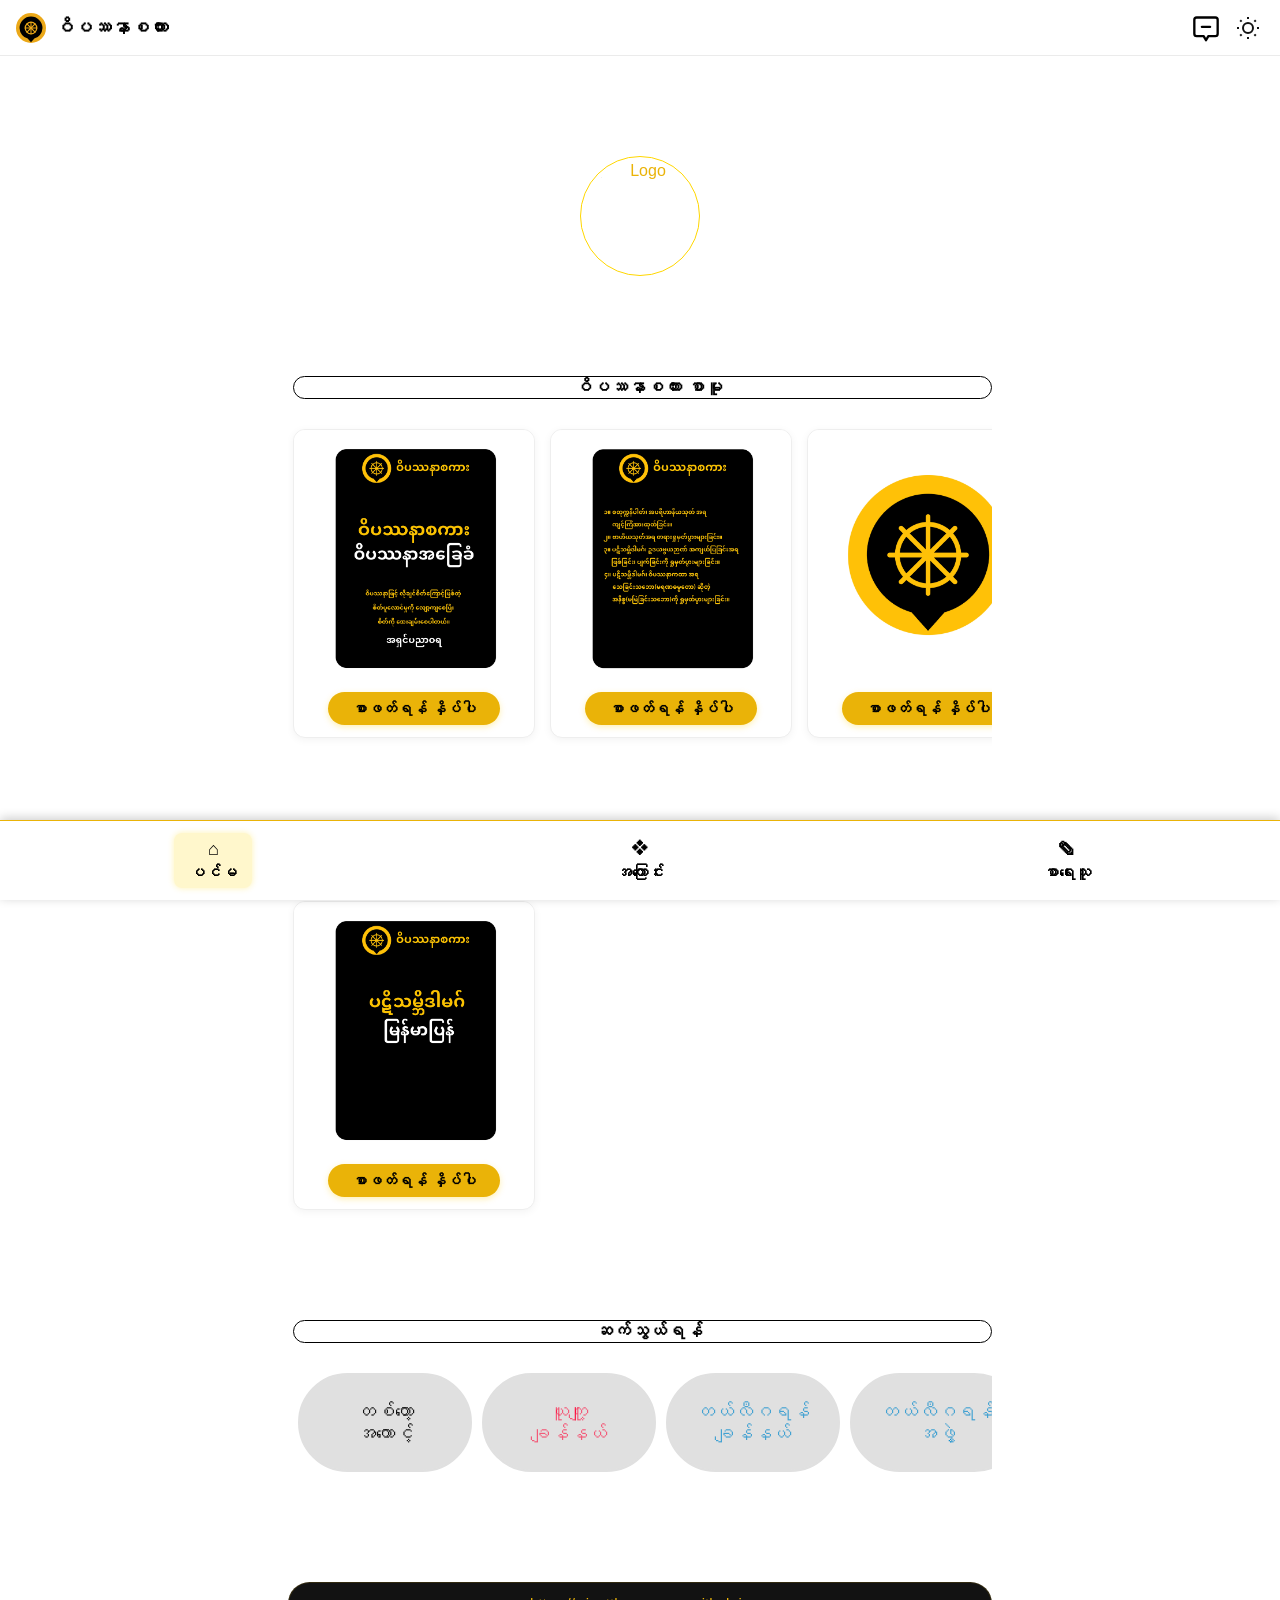
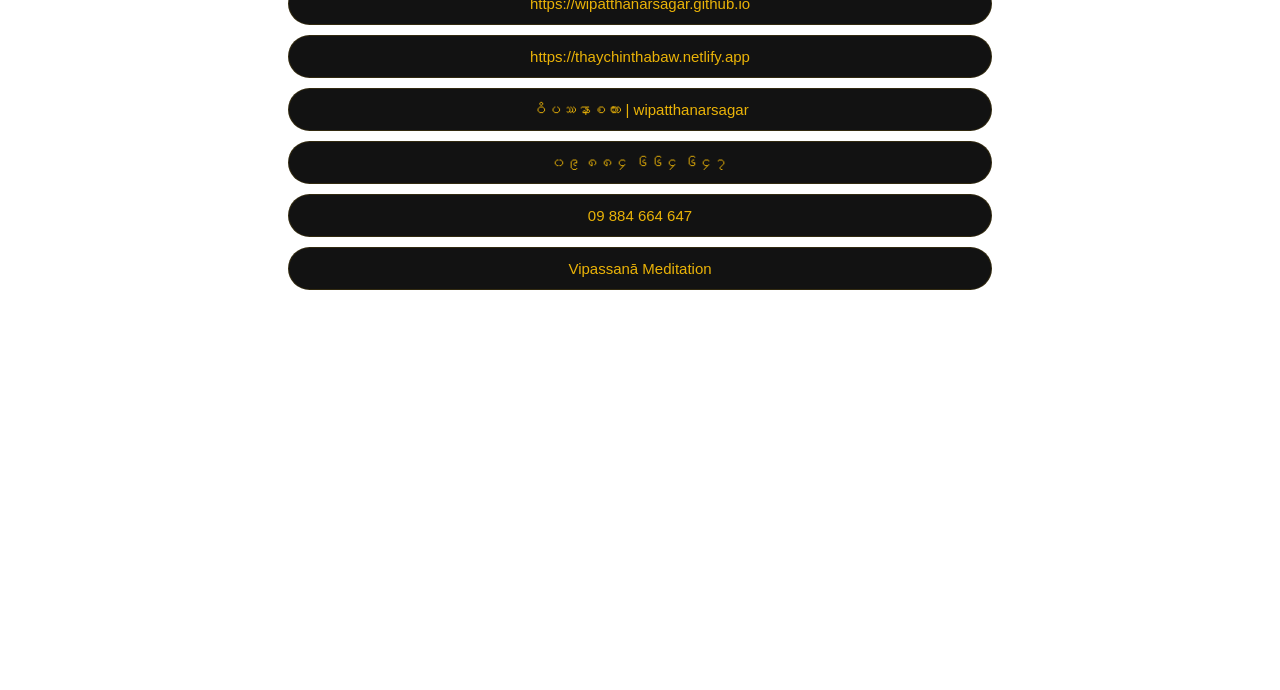
==== commit 2f3a6072: "Update index.html" ====
--- a/index.html
+++ b/index.html
@@ -39,6 +39,7 @@
 </head>    
 <body>
 
+  
   <!-- Top App Bar (Binance / Telegram Style) -->
 <header class="top-bar">
   <div class="top-bar-left">
--- a/style.css
+++ b/style.css
@@ -107,7 +107,7 @@
 .brand-title {
   font-size: 1.2rem;
   font-weight: 700;
-  color: #121212;
+  color: #000000;
   transition: color 0.3s ease;
 }
 
@@ -128,12 +128,13 @@
 
 /* --- Dark Mode ရောက်ပါက Header Bar အရောင်ပြောင်းလဲခြင်း --- */
 body.dark-mode .top-bar {
-  background-color: #121212;
+  background-color: #000000;
   border-bottom: 1px solid rgba(255, 255, 255, 0.1);
 }
 
 body.dark-mode .brand-title {
   color: #ffffff; /* Dark mode တွင် အဝါရောင် စာသား */
+font-weight: 500;
 }
 
 /* --- Reading Mode အရောင်ပြောင်းလဲခြင်း --- */
@@ -190,13 +191,29 @@
     font-size: 1.1rem;
     margin: 60px 0 10px 5px;
     padding-left: 12px;
-    background-color:#121212; 
+    background-color:#ffffff; 
     border-radius:20px;
-    border: 1px solid rgba(255, 215, 0, 0.3); 
+    border: 1px solid #000000; 
     margin-top: 100px;
-    color: #EAB308;
+    color: #000000;
+  font-weight: bold;
     text-align: center;
 }
+
+body.reading-mode .section-title {
+color: #5b4636;
+ background-color: #f4ecd8;
+  border: 1px solid #5b4636; 
+}
+
+body.dark-mode .section-title {
+color: #ffffff;
+ background-color: #000000;
+  border: 0.5px solid #ffffff; 
+  font-weight: 500;
+}
+
+
 
 /* အောက်ဆုံးကြေညာစာအတွက် အစ */
 /* 🏢 အချက်အလက်များစုစည်းမှု အပြင်ဘက်ဘောင် */
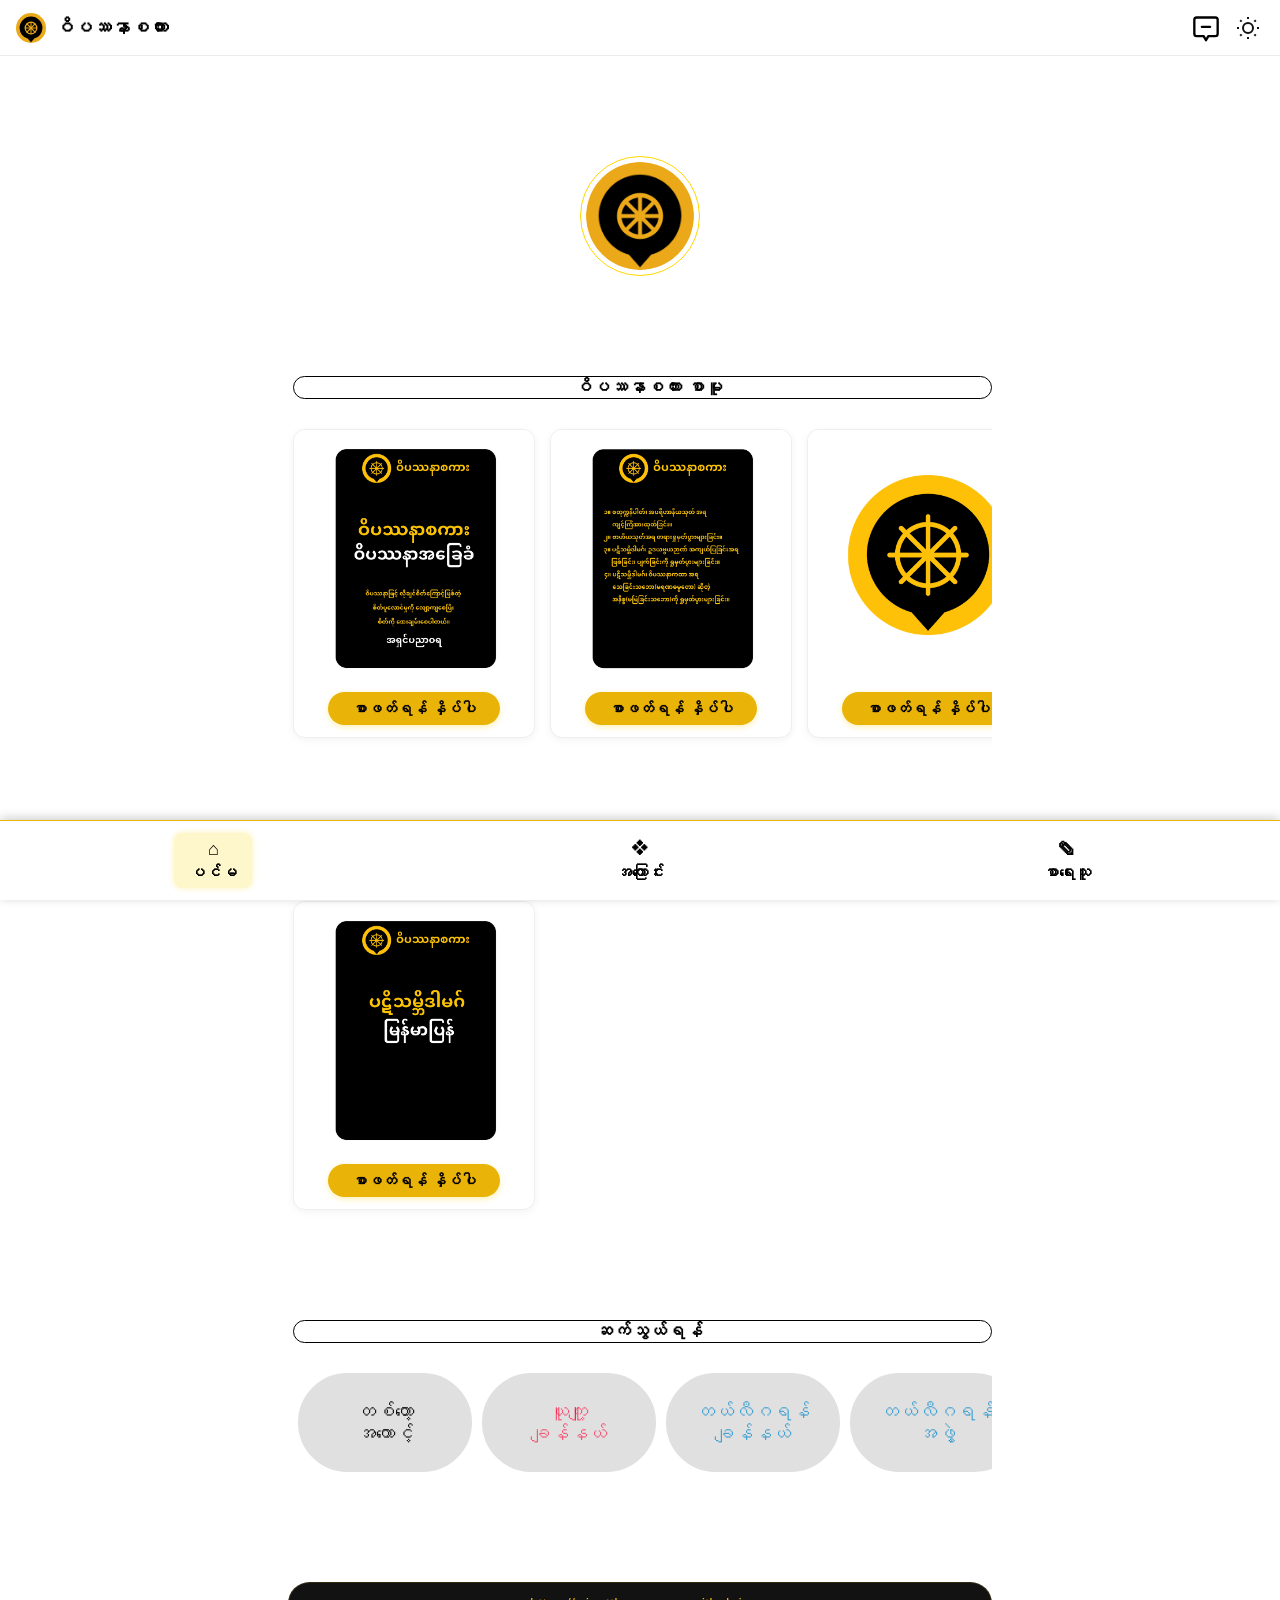
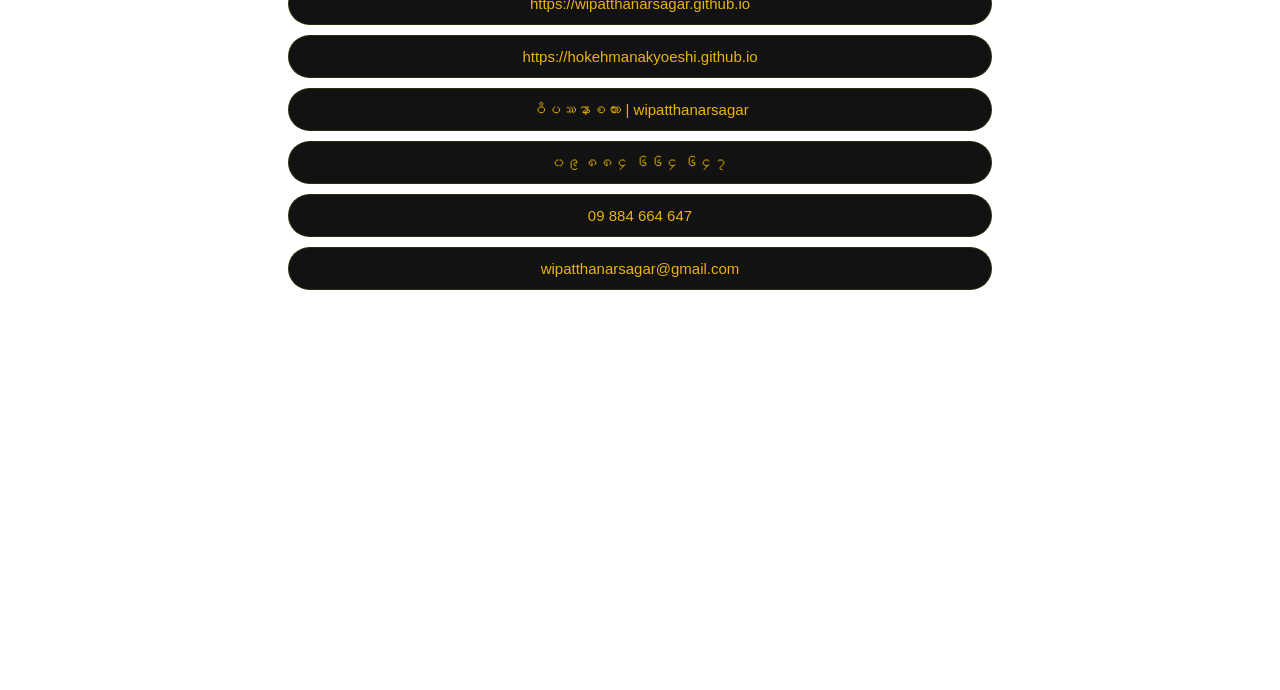
==== commit b0ed6eed: "Update index.html" ====
--- a/index.html
+++ b/index.html
@@ -109,11 +109,11 @@
     <h2 class="section-title"> ဆက်သွယ်ရန် </h2>
 <div class="scroll-wrapper">
 
-<a href="https://www.tiktok.com/@thaychinthabaw?_r=1&_t=ZS-92xkGhsE0IR" target="_blank" class="app-link tiktok-text">
+<a href="https://www.tiktok.com/@wipatthanarsagar?_r=1&_t=ZS-99oVGrDu648" target="_blank" class="app-link tiktok-text">
        တစ်တော့ <br> အကောင့်
     </a>
 
-    <a href="https://youtube.com/@thaychinthabaw?si=3O4XKRvwc4HQ6bDr" target="_blank" class="app-link youtube-text">
+    <a href="https://youtube.com/@wipatthanarsagar?si=Owclg8kcN0oYGdr7" target="_blank" class="app-link youtube-text">
        ယူကျူ့ <br> ချန်နယ်
     </a>
   
@@ -122,7 +122,7 @@
        တယ်လီဂရန် <br> ချန်နယ်    
     </a>
 
-    <a href="https://t.me/thaychinthabawcommunity" target="_blank" class="app-link">       
+    <a href="https://t.me/wipatthanarsagarcommunity" target="_blank" class="app-link">       
         တယ်လီဂရန် <br> အဖွဲ့
     </a>
 
@@ -153,11 +153,11 @@
 
     <div class="info-section">
     <p class="info-box">https://wipatthanarsagar.github.io</p>  
-    <p class="info-box">https://thaychinthabaw.netlify.app</p>  
+    <p class="info-box">https://hokehmanakyoeshi.github.io</p>  
     <p class="info-box"> ဝိပဿနာစကား | wipatthanarsagar</p>  
     <p class="info-box">၀၉ ၈၈၄ ၆၆၄ ၆၄၇</p>    
     <p class="info-box">09 884 664 647</p>    
-    <p class="info-box">Vipassanā Meditation</p>
+    <p class="info-box">wipatthanarsagar@gmail.com</p>
 </div>
 
   </main>
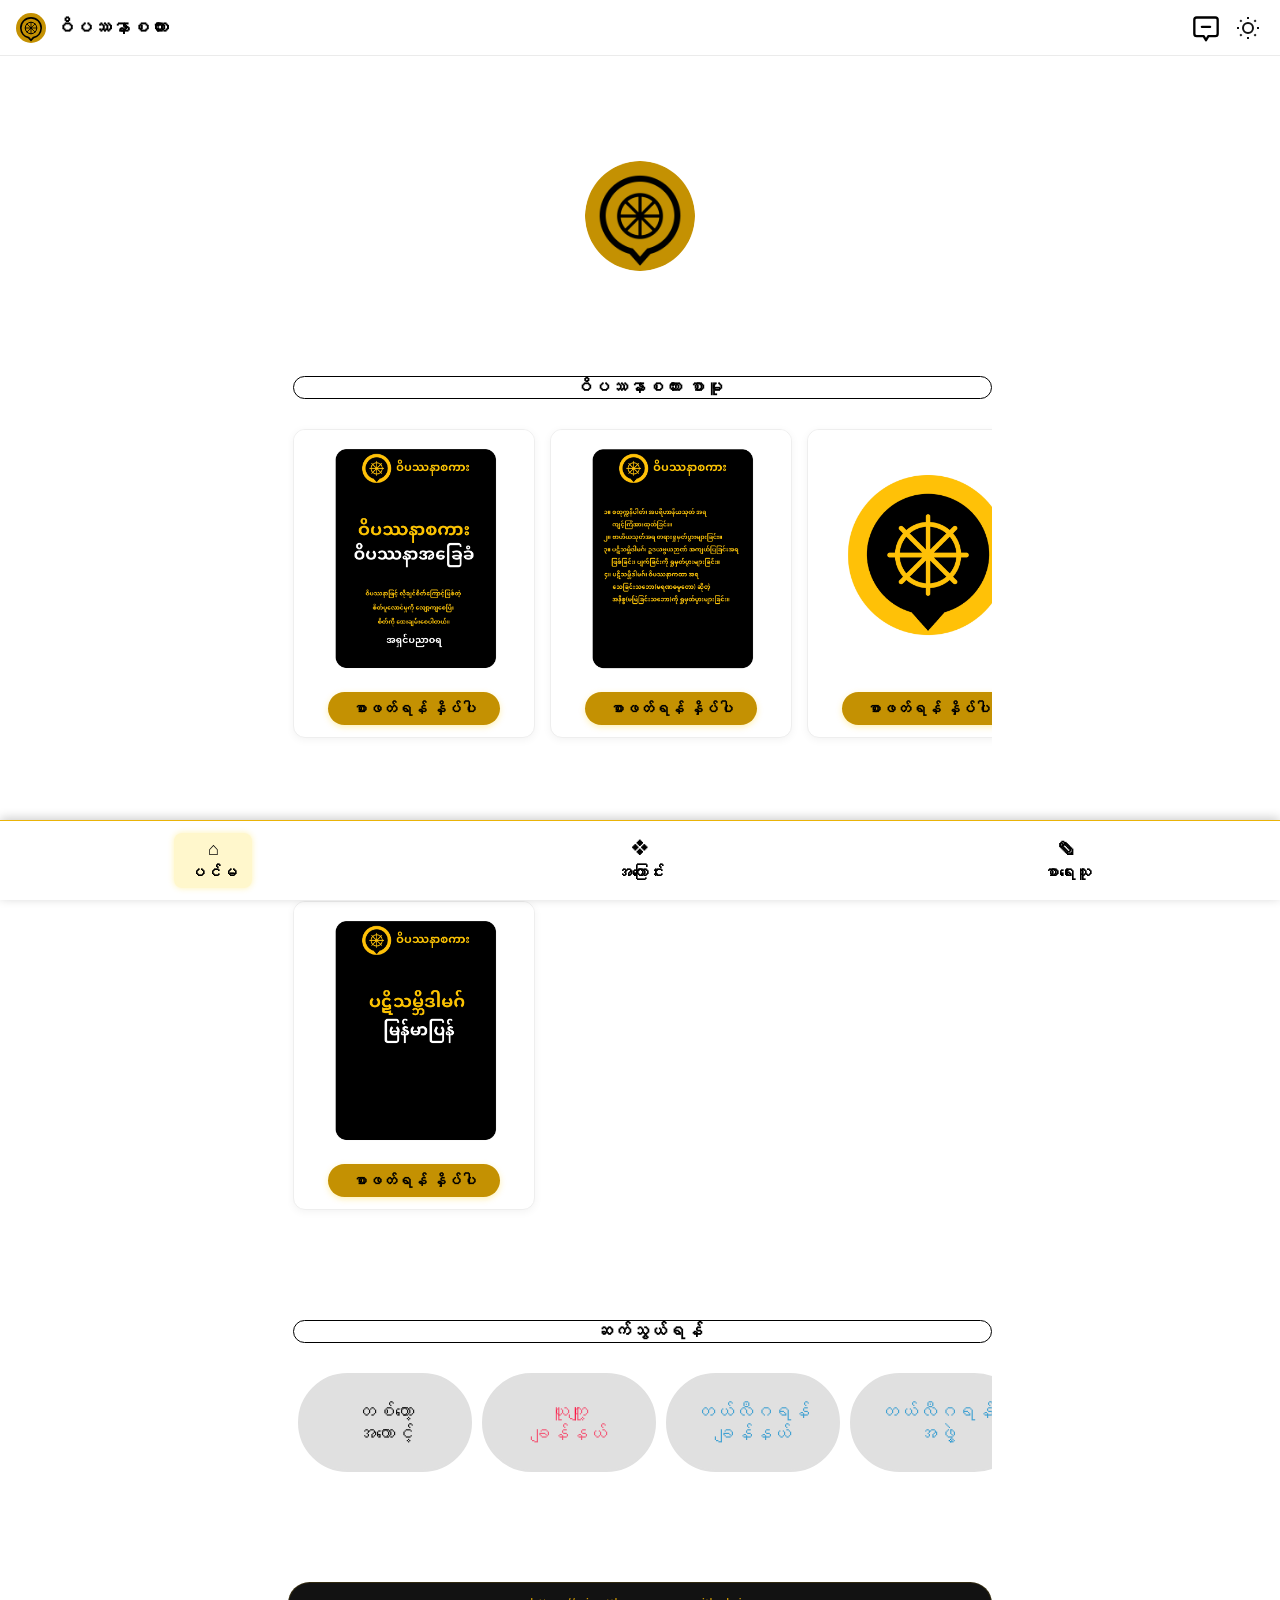
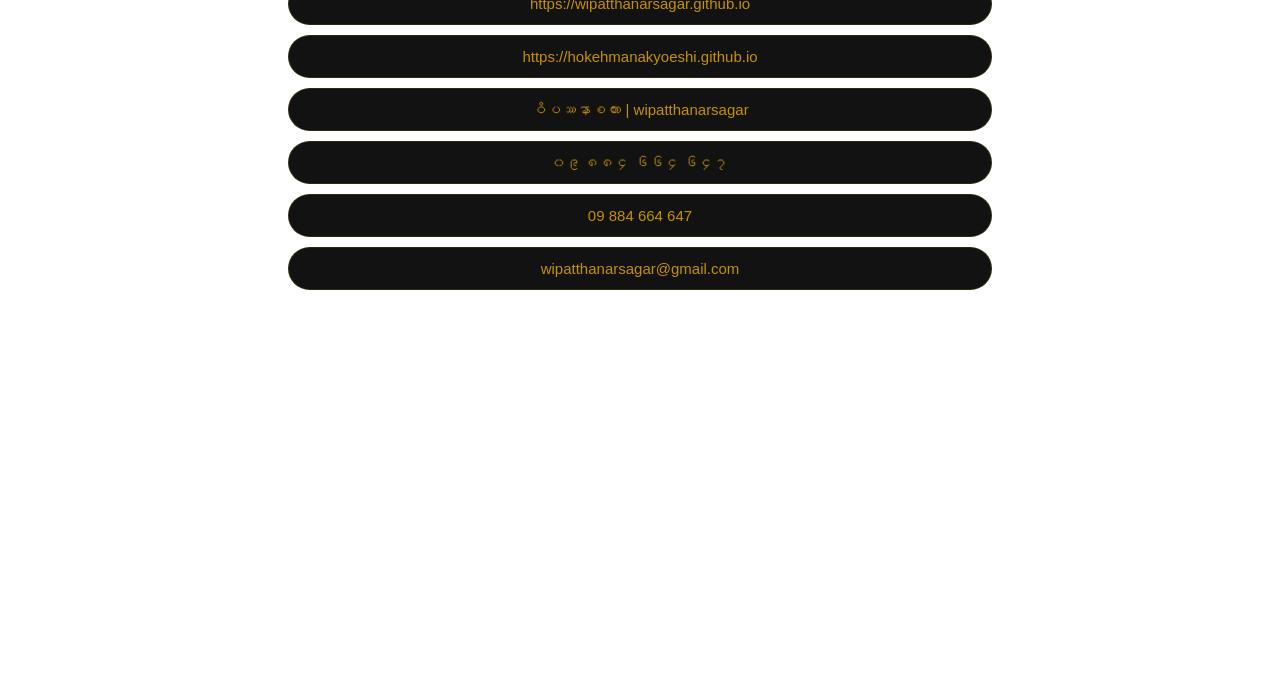
==== commit ed0b40ea: "Update index.html" ====
--- a/index.html
+++ b/index.html
@@ -52,7 +52,7 @@
 
   <div class="top-bar-right">
     <!-- Darkmode Toggle ခလုတ်၏ ဘယ်ဘက်တွင် စာပို့ရန် ခလုတ်ကို ထားရှိခြင်း -->
-    <a href="https://tally.so/r/WORxyQ" target="_blank" class="fixed-message-btn" aria-label="Send Message">
+    <a href="https://tally.so/r/aQWqM9" target="_blank" class="fixed-message-btn" aria-label="Send Message">
       <svg viewBox="0 0 24 24" width="28" height="28" fill="none" stroke="currentColor" stroke-width="2" stroke-linecap="round" stroke-linejoin="round">
         <path d="M4 3h16a2 2 0 0 1 2 2v12a2 2 0 0 1-2 2h-6l-2 3.5L10 19H4a2 2 0 0 1-2-2V5a2 2 0 0 1 2-2z"></path>
         <line x1="8.5" y1="11" x2="15.5" y2="11"></line>
--- a/style.css
+++ b/style.css
@@ -1,7 +1,7 @@
 Body {
   font-family: "Myanmar Text", sans-serif;
   background-color: #ffffff;
-  color: #EAB308; /* စာအဝါ */
+  color: #C49102; /* စာအဝါ */
   margin: 0;
   padding: 0;
 }
@@ -41,8 +41,8 @@
     width: 120px;
     height: 120px;
     margin: 100px auto 0;
-    border-radius: 50%;
-    border: 1px solid #FFD700;
+   /* border-radius: 50%;
+    border: 1px solid #FFD700;*/
     padding: 5px;
     display: flex;
     justify-content: center;
@@ -174,13 +174,13 @@
 
 /* စာသားကို Select လုပ်လိုက်တဲ့အခါ ပေါ်မယ့်အရောင် */
 ::selection {
-    background-color: #ffcc00 !important; /* အရှင်ဘုရား ကြိုက်နှစ်သက်သော အဝါရောင် */
+    background-color: #C49102 !important; /* အရှင်ဘုရား ကြိုက်နှစ်သက်သော အဝါရောင် */
     color: #000000 !important;           /* စာလုံးအရောင်ကို အမည်းရောင်ပြောင်းခြင်း */
 }
 
 /* Safari browser အတွက်ပါ ထည့်သွင်းခြင်း */
 ::-moz-selection {
-    background-color: #ffcc00 !important;
+    background-color: #C49102 !important;
     color: #000000 !important;
 }
 
@@ -230,7 +230,7 @@
 /* 📦 အချက်အလက်ပြ ကွက်လပ်တစ်ခုချင်းစီ (1000017054.jpg ပုံစံအတိုင်း) */
 .info-box {
     background-color: #121212; 
-    color: #EAB308;            
+    color: #C49102;            
     padding: 12px 20px;        
     border-radius: 50px; /* ထောင့်ကို အနည်းငယ်ပဲ ဝိုင်းရန် */
     font-size: 15px;           
@@ -314,7 +314,7 @@
     font-weight: bold;         /* စာလုံးကို အထူ (Bold) လုပ်ခြင်း */
     text-align: center;
     color: #000000;            /* စာလုံးအရောင်ကို အဖြူရောင်ပြောင်းခြင်း */
-    background-color: #EAB308; /* စာသားနောက်ခံ */
+    background-color: #C49102; /* စာသားနောက်ခံ */
     border-radius: 50px;       /* ခလုတ်ထောင့်လေးတွေကို ဝိုင်းဝိုင်းလေး ဖြစ်စေရန် */
     display: inline-block;     /* စာသားအကျယ်အတိုင်းပဲ နောက်ခံအရောင်ယူရန် */
     box-shadow: 0 2px 6px rgba(255, 204, 0, 0.3); /* ခလုတ်လေး ကြွနေသတ်ပုံစံ Shadow ထည့်ခြင်း */
